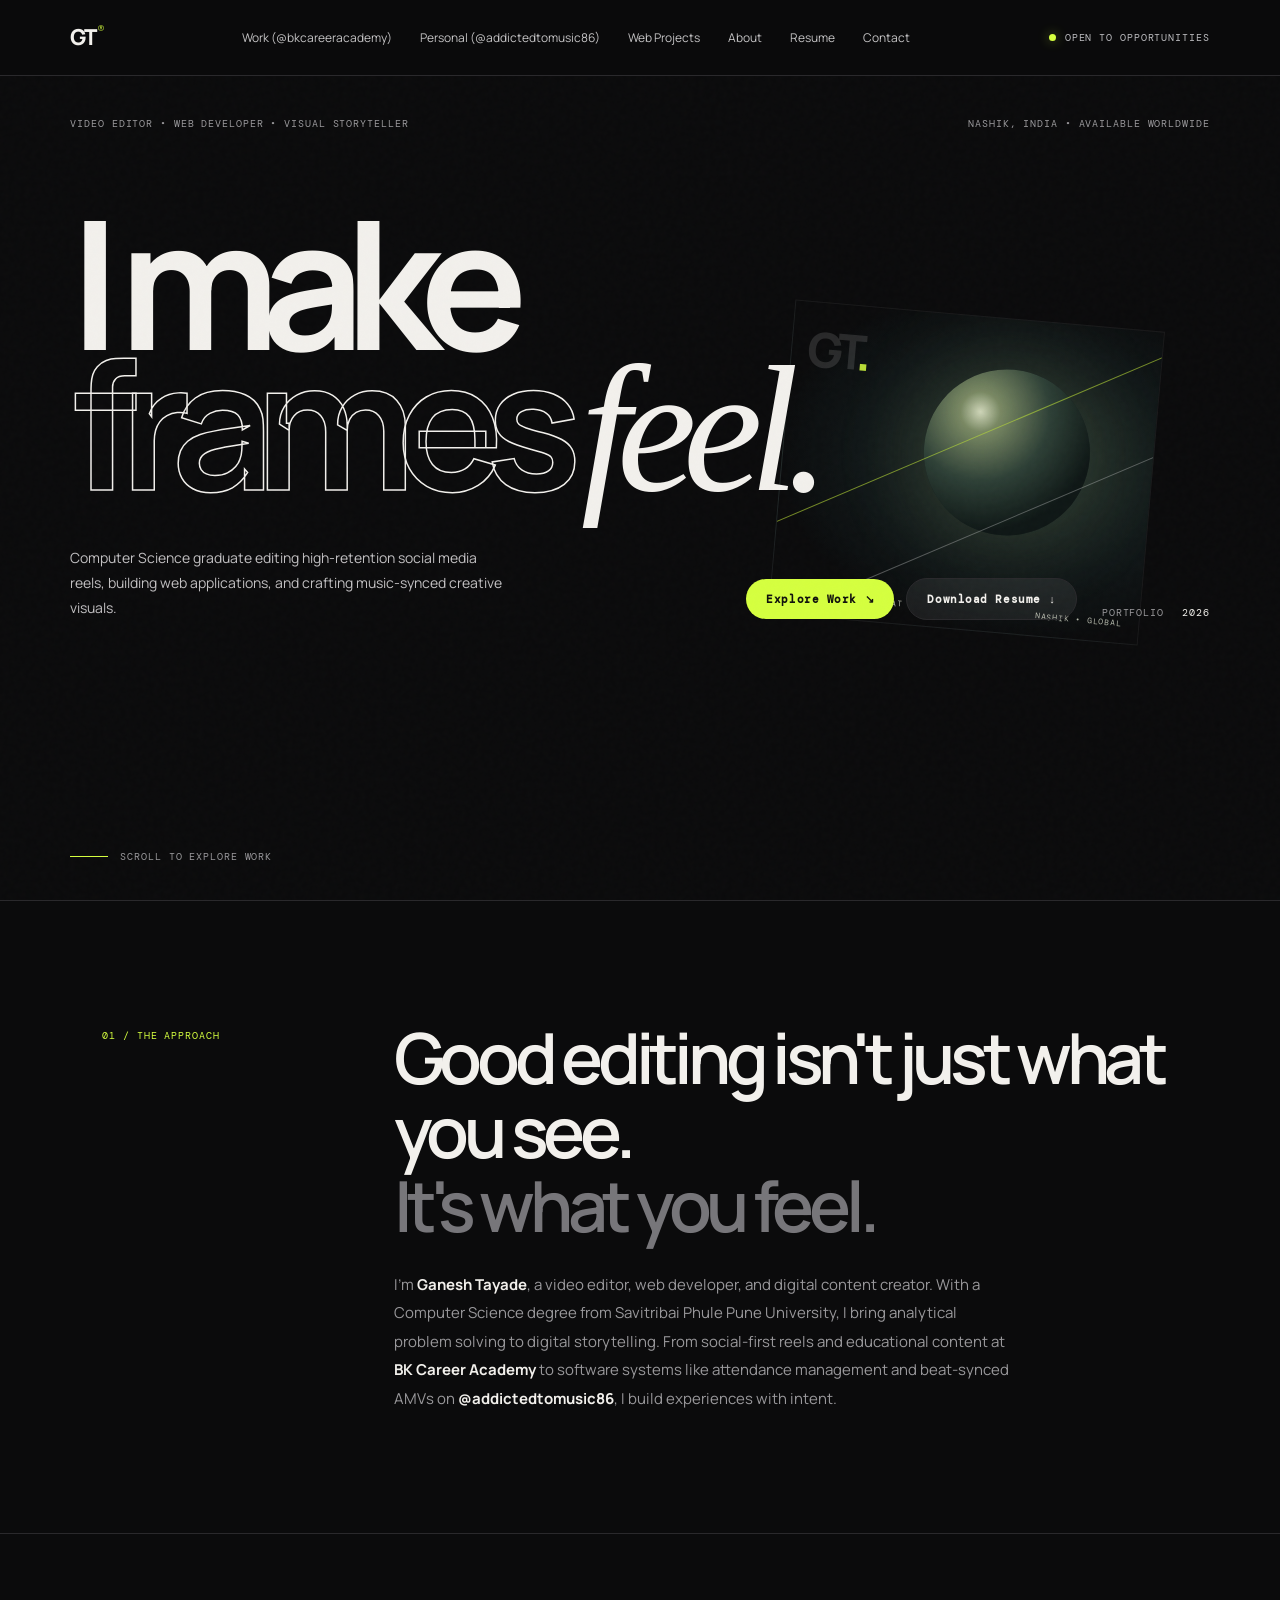
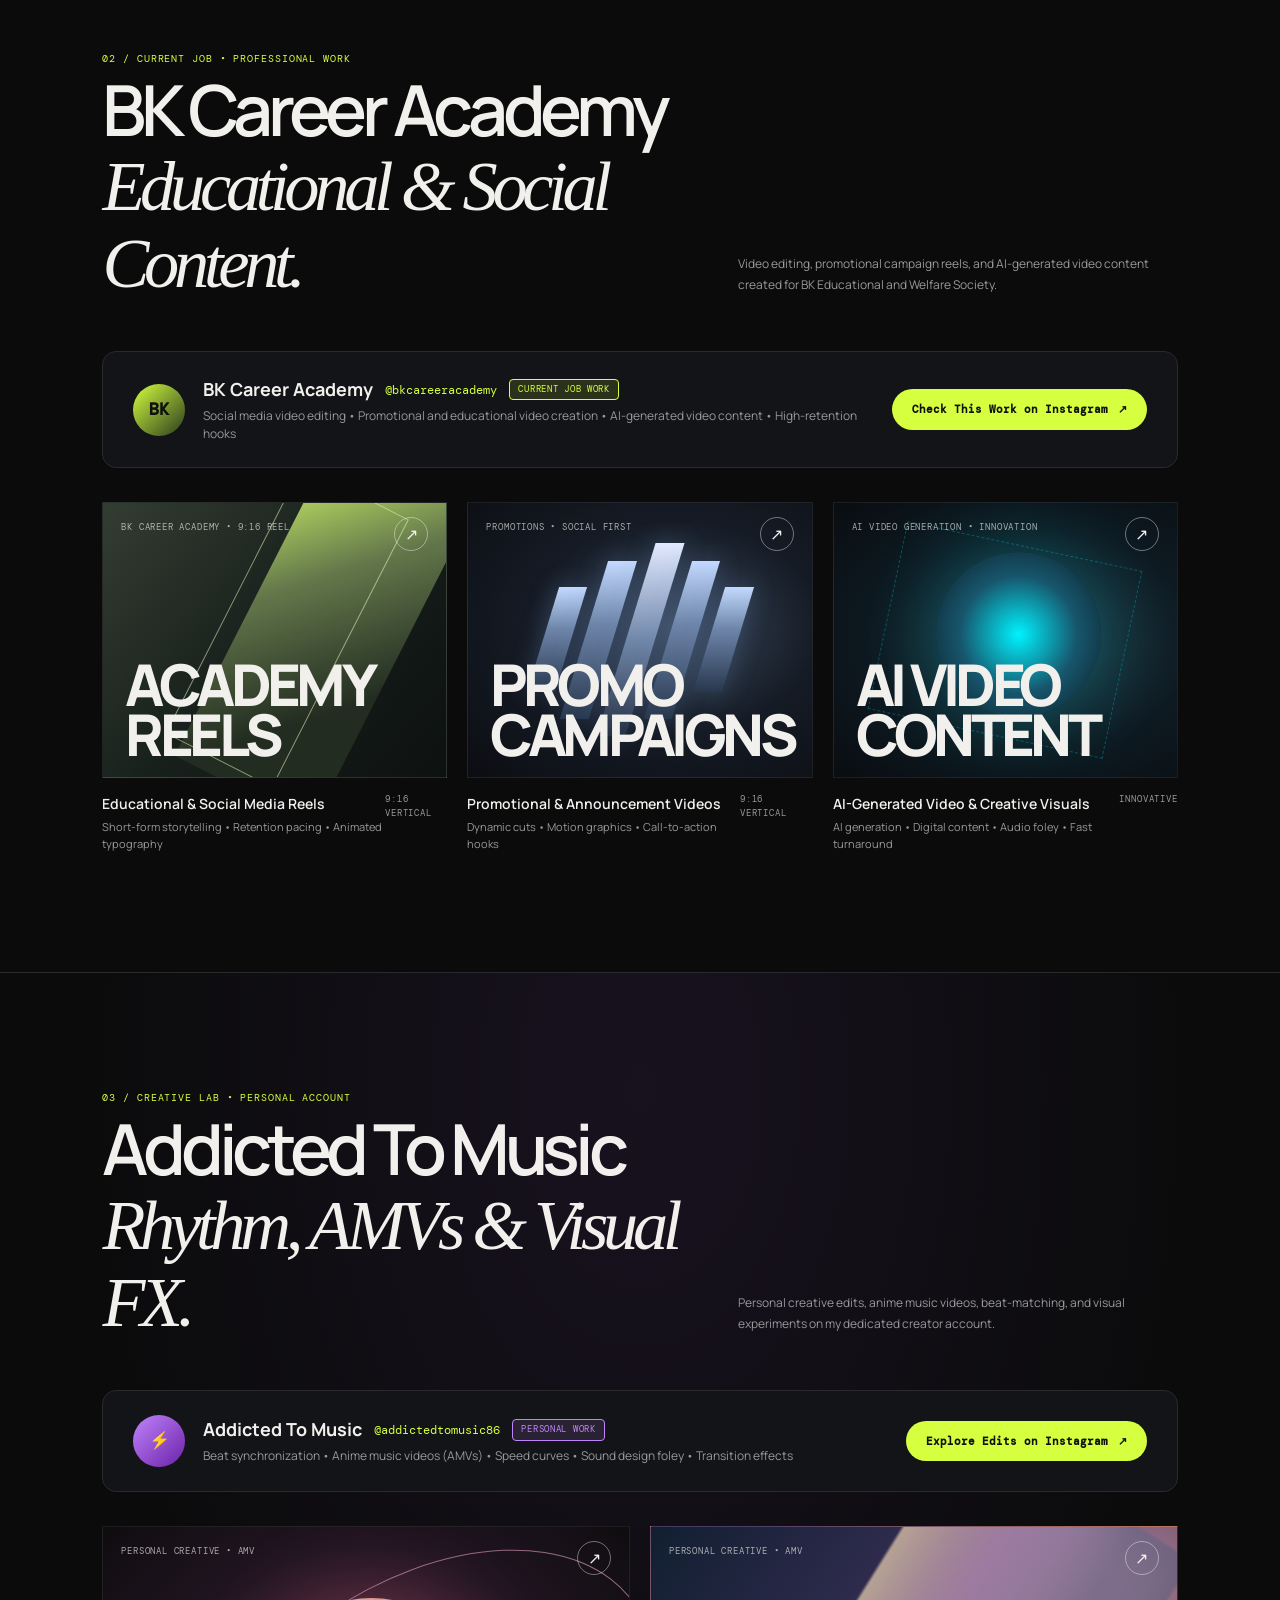
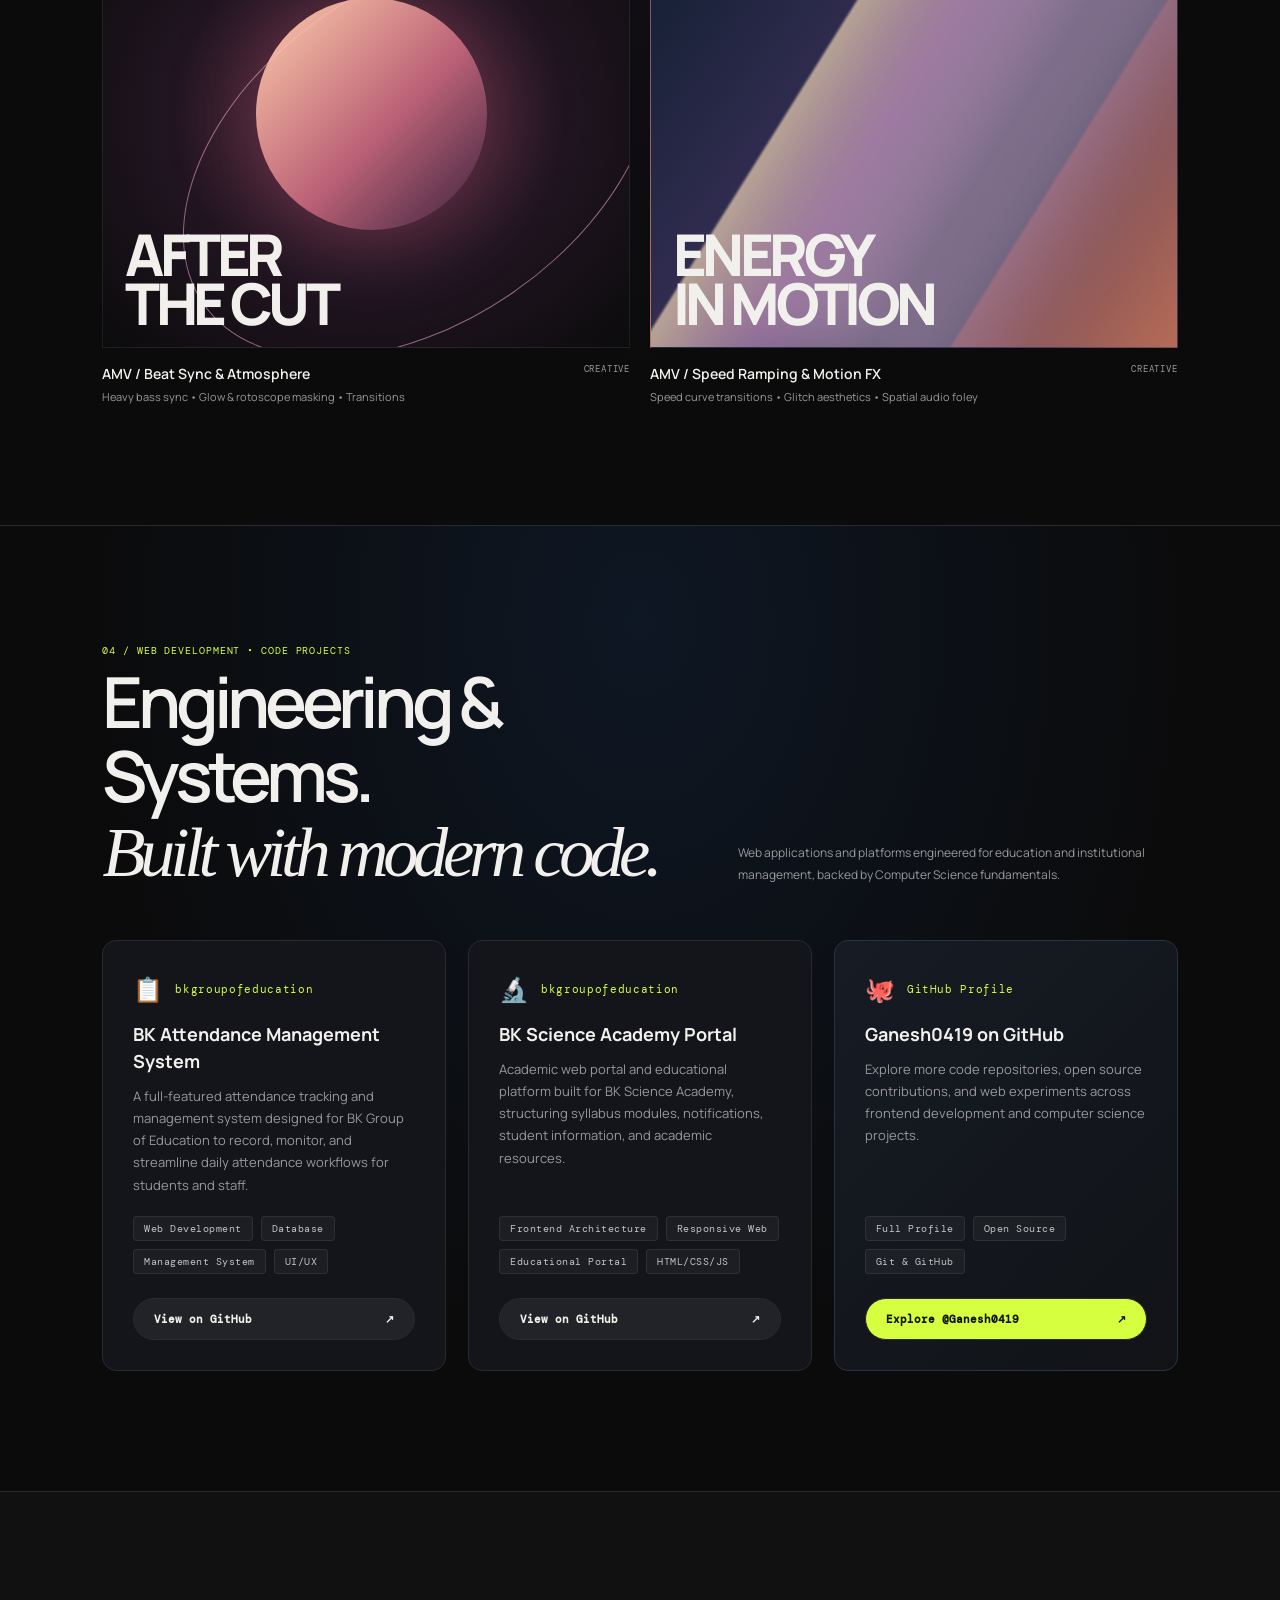
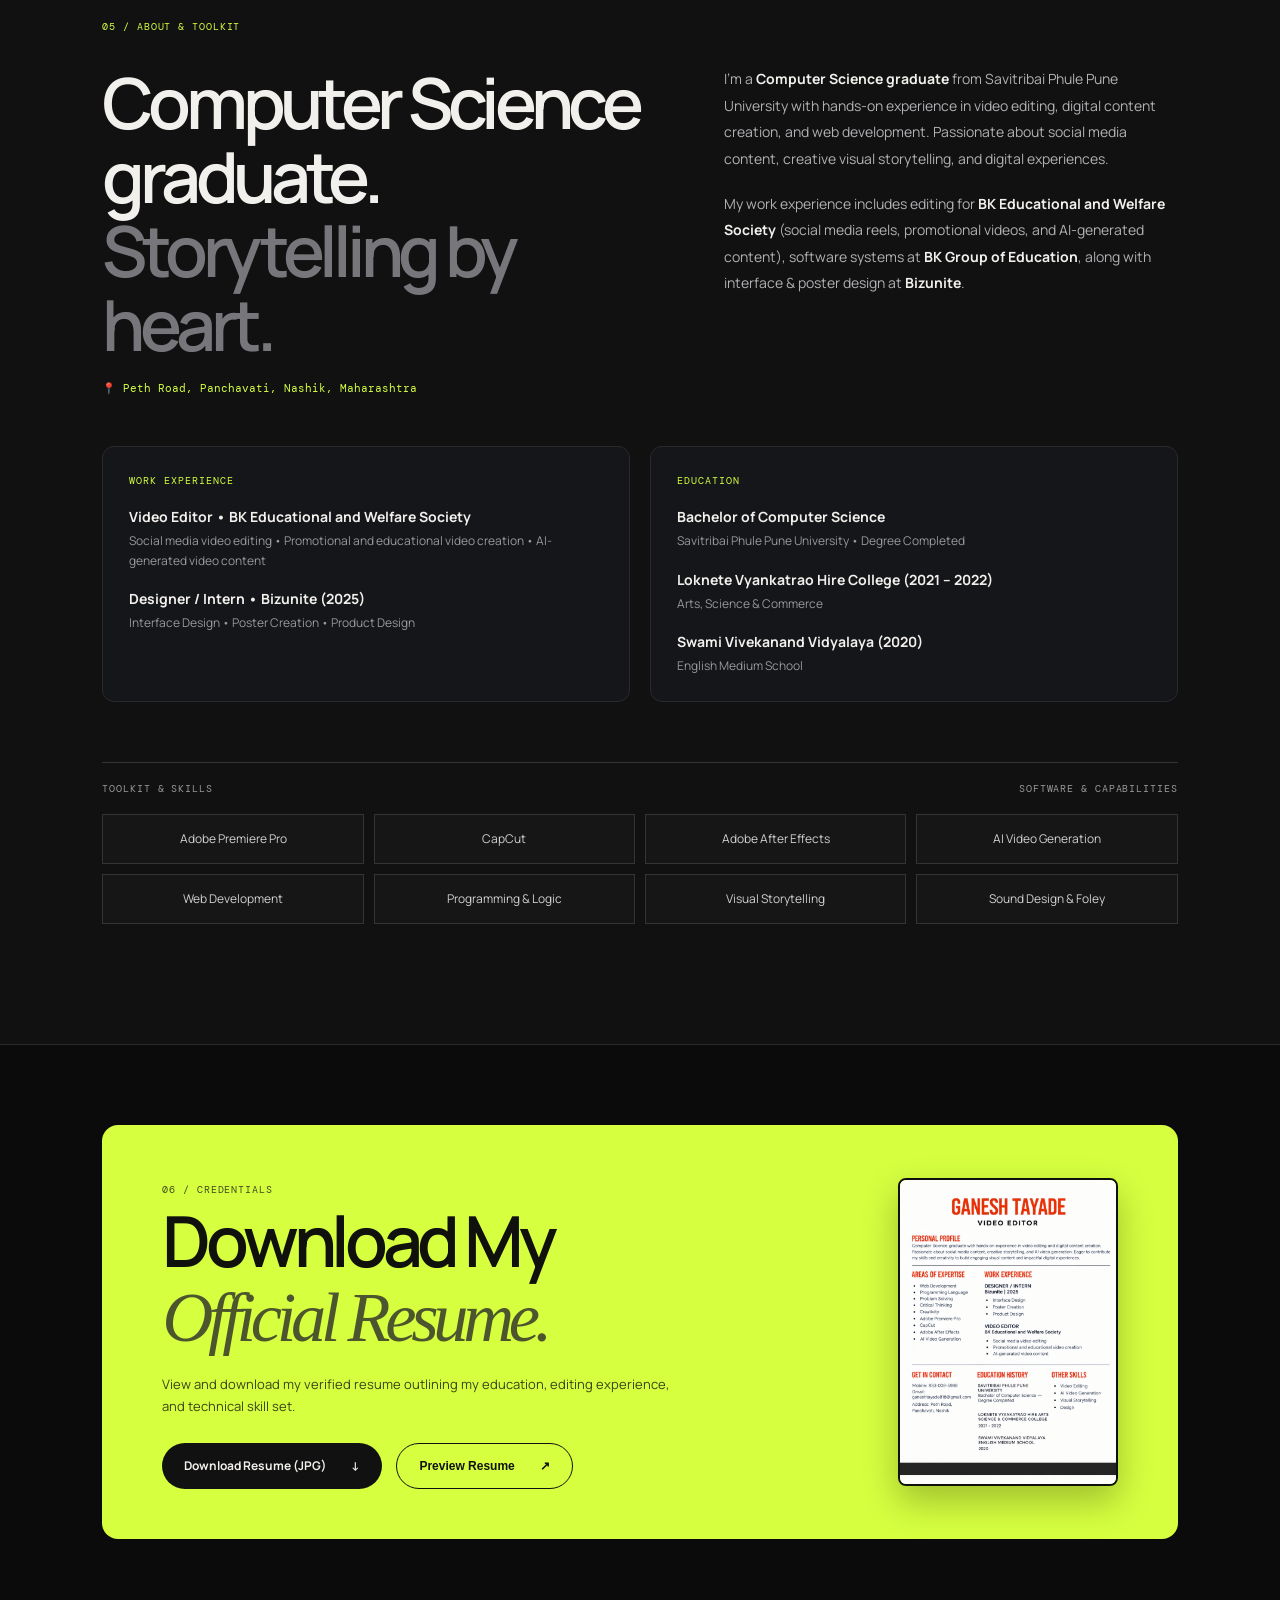
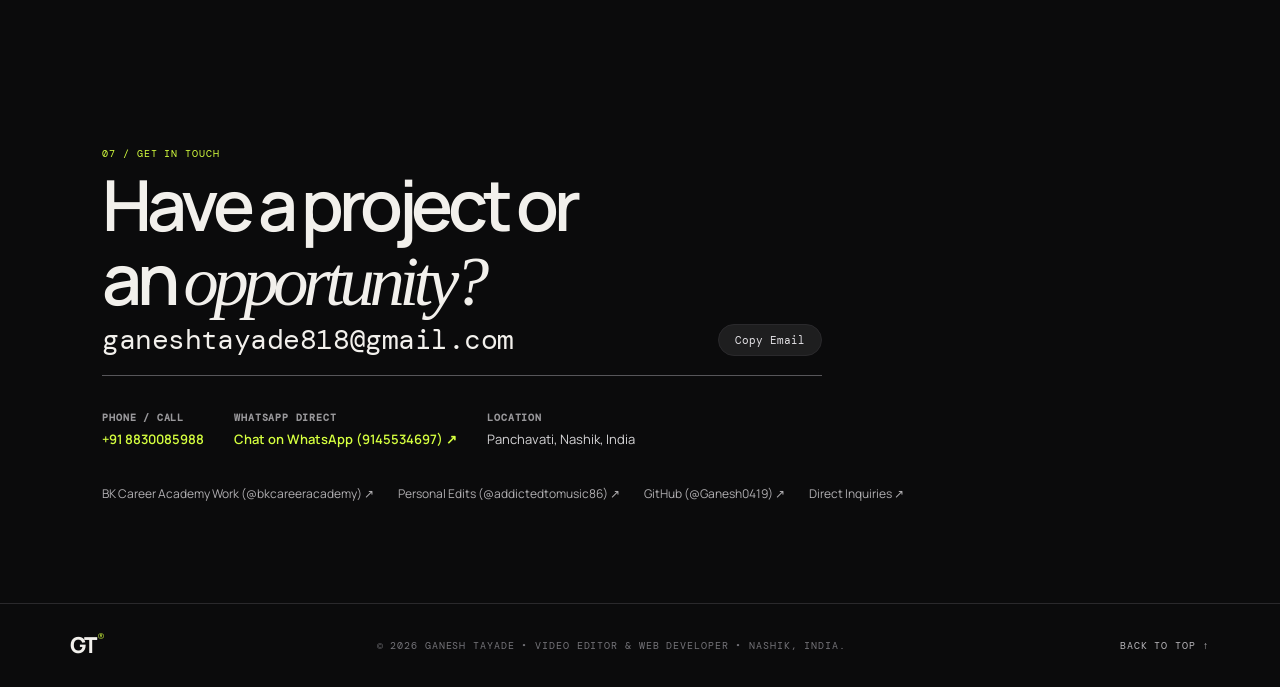
==== ganesh_video_editor_portfolio/index.html @ a53addbf "Initial commit: Ganesh Tayade Video Editor & Web Developer Portfolio" ====
<!doctype html>
<html lang="en">
<head>
  <meta charset="utf-8">
  <meta name="viewport" content="width=device-width, initial-scale=1">
  <meta name="theme-color" content="#0b0b0c">
  <meta name="description" content="Portfolio of Ganesh Tayade — Video Editor, Digital Content Creator & Computer Science Graduate.">
  <title>Ganesh Tayade — Video Editor & Web Developer</title>
  <link rel="preconnect" href="https://fonts.googleapis.com">
  <link rel="preconnect" href="https://fonts.gstatic.com" crossorigin>
  <link href="https://fonts.googleapis.com/css2?family=DM+Mono:ital,wght@0,400;0,500;1,400&family=Manrope:wght@400;500;600;700;800&display=swap" rel="stylesheet">
  <link rel="stylesheet" href="style.css">
</head>
<body>
  <div class="grain" aria-hidden="true"></div>

  <!-- Header Navigation -->
  <header class="topbar">
    <a class="wordmark" href="#top" aria-label="Ganesh Tayade home">GT<span>®</span></a>
    <nav aria-label="Main navigation">
      <a href="#work-professional">Work (@bkcareeracademy)</a>
      <a href="#work-personal">Personal (@addictedtomusic86)</a>
      <a href="#work-webdev">Web Projects</a>
      <a href="#about">About</a>
      <a href="#resume">Resume</a>
      <a href="#contact">Contact</a>
    </nav>
    <a class="availability" href="#contact"><span></span> OPEN TO OPPORTUNITIES</a>
  </header>

  <main id="top">
    <!-- Hero Section -->
    <section class="hero">
      <div class="hero-meta">
        <span>VIDEO EDITOR &bull; WEB DEVELOPER &bull; VISUAL STORYTELLER</span>
        <span>NASHIK, INDIA &bull; AVAILABLE WORLDWIDE</span>
      </div>

      <h1>I make<br><span class="outline">frames</span> <em>feel.</em></h1>

      <div class="hero-bottom">
        <p>Computer Science graduate editing high-retention social media reels, building web applications, and crafting music-synced creative visuals.</p>
        <div class="hero-cta-group">
          <a class="hero-pill-btn" href="#work-professional">
            <span>Explore Work</span>
            <span class="btn-arrow">↘</span>
          </a>
          <a class="hero-pill-btn hero-pill-secondary" href="assets/Ganesh_Tayade_Resume.jpg" download="Ganesh_Tayade_Resume.jpg">
            <span>Download Resume</span>
            <span class="btn-arrow">↓</span>
          </a>
        </div>
        <div class="hero-index"><span>PORTFOLIO</span><strong>2026</strong></div>
      </div>

      <div class="hero-art" aria-label="Cinematic editing timeline visual artwork">
        <div class="art-orb"></div>
        <div class="art-line line-one"></div>
        <div class="art-line line-two"></div>
        <div class="art-label">
          <span>EDIT / CODE / REPEAT</span>
          <span>NASHIK &bull; GLOBAL</span>
        </div>
        <div class="art-number">GT<span>.</span></div>
      </div>

      <div class="scroll-note"><span class="scroll-line"></span> SCROLL TO EXPLORE WORK</div>
    </section>

    <!-- 01 / The Approach -->
    <section class="intro section-pad">
      <p class="eyebrow">01 / THE APPROACH</p>
      <div class="intro-copy">
        <h2>Good editing isn't just what you see.<br><span>It's what you feel.</span></h2>
        <p>I’m <strong>Ganesh Tayade</strong>, a video editor, web developer, and digital content creator. With a Computer Science degree from Savitribai Phule Pune University, I bring analytical problem solving to digital storytelling. From social-first reels and educational content at <strong>BK Career Academy</strong> to software systems like attendance management and beat-synced AMVs on <strong>@addictedtomusic86</strong>, I build experiences with intent.</p>
      </div>
    </section>

    <!-- 02 / Professional Work (Current Job: BK Career Academy) -->
    <section id="work-professional" class="work section-pad">
      <div class="section-heading">
        <div>
          <p class="eyebrow">02 / CURRENT JOB &bull; PROFESSIONAL WORK</p>
          <h2>BK Career Academy<br><em>Educational & Social Content.</em></h2>
        </div>
        <p class="heading-note">Video editing, promotional campaign reels, and AI-generated video content created for BK Educational and Welfare Society.</p>
      </div>

      <!-- Instagram Channel Banner -->
      <div class="insta-channel-card">
        <div class="channel-info">
          <div class="channel-avatar">BK</div>
          <div class="channel-text">
            <div class="channel-name-row">
              <h3>BK Career Academy</h3>
              <span class="channel-handle">@bkcareeracademy</span>
              <span class="channel-badge">CURRENT JOB WORK</span>
            </div>
            <p>Social media video editing &bull; Promotional and educational video creation &bull; AI-generated video content &bull; High-retention hooks</p>
          </div>
        </div>
        <a class="insta-visit-btn" href="https://www.instagram.com/bkcareeracademy/?utm_source=ig_web_button_share_sheet" target="_blank" rel="noreferrer">
          <span>Check This Work on Instagram</span>
          <span class="btn-arrow">↗</span>
        </a>
      </div>

      <!-- Professional Project Grid -->
      <div class="project-grid">
        <article class="project project-large">
          <a class="project-visual visual-business" href="https://www.instagram.com/bkcareeracademy/?utm_source=ig_web_button_share_sheet" target="_blank" rel="noreferrer" aria-label="Visit BK Career Academy Educational Reel on Instagram">
            <div class="visual-shape shape-a"></div>
            <div class="visual-shape shape-b"></div>
            <span class="visual-tag">BK CAREER ACADEMY &bull; 9:16 REEL</span>
            <span class="play">↗</span>
            <span class="visual-title">ACADEMY<br>REELS</span>
            <span class="visit-overlay">WATCH ON INSTAGRAM ↗</span>
          </a>
          <div class="project-info">
            <div>
              <h4>Educational & Social Media Reels</h4>
              <p>Short-form storytelling &bull; Retention pacing &bull; Animated typography</p>
            </div>
            <span>9:16 VERTICAL</span>
          </div>
        </article>

        <article class="project">
          <a class="project-visual visual-motion" href="https://www.instagram.com/bkcareeracademy/?utm_source=ig_web_button_share_sheet" target="_blank" rel="noreferrer" aria-label="Visit Promotional Course Campaigns on Instagram">
            <div class="motion-bars"><i></i><i></i><i></i><i></i><i></i></div>
            <span class="visual-tag">PROMOTIONS &bull; SOCIAL FIRST</span>
            <span class="play">↗</span>
            <span class="visual-title">PROMO<br>CAMPAIGNS</span>
            <span class="visit-overlay">WATCH ON INSTAGRAM ↗</span>
          </a>
          <div class="project-info">
            <div>
              <h4>Promotional & Announcement Videos</h4>
              <p>Dynamic cuts &bull; Motion graphics &bull; Call-to-action hooks</p>
            </div>
            <span>9:16 VERTICAL</span>
          </div>
        </article>

        <article class="project">
          <a class="project-visual visual-ai" href="https://www.instagram.com/bkcareeracademy/?utm_source=ig_web_button_share_sheet" target="_blank" rel="noreferrer" aria-label="Visit AI Generated Video Content on Instagram">
            <div class="ai-orb"></div>
            <div class="ai-grid-lines"></div>
            <span class="visual-tag">AI VIDEO GENERATION &bull; INNOVATION</span>
            <span class="play">↗</span>
            <span class="visual-title">AI VIDEO<br>CONTENT</span>
            <span class="visit-overlay">WATCH ON INSTAGRAM ↗</span>
          </a>
          <div class="project-info">
            <div>
              <h4>AI-Generated Video & Creative Visuals</h4>
              <p>AI generation &bull; Digital content &bull; Audio foley &bull; Fast turnaround</p>
            </div>
            <span>INNOVATIVE</span>
          </div>
        </article>
      </div>
    </section>

    <!-- 03 / Personal Creative Work (Account: @addictedtomusic86) -->
    <section id="work-personal" class="work section-pad personal-section">
      <div class="section-heading">
        <div>
          <p class="eyebrow">03 / CREATIVE LAB &bull; PERSONAL ACCOUNT</p>
          <h2>Addicted To Music<br><em>Rhythm, AMVs & Visual FX.</em></h2>
        </div>
        <p class="heading-note">Personal creative edits, anime music videos, beat-matching, and visual experiments on my dedicated creator account.</p>
      </div>

      <!-- Instagram Personal Channel Banner -->
      <div class="insta-channel-card personal-channel-card">
        <div class="channel-info">
          <div class="channel-avatar avatar-music">⚡</div>
          <div class="channel-text">
            <div class="channel-name-row">
              <h3>Addicted To Music</h3>
              <span class="channel-handle">@addictedtomusic86</span>
              <span class="channel-badge badge-personal">PERSONAL WORK</span>
            </div>
            <p>Beat synchronization &bull; Anime music videos (AMVs) &bull; Speed curves &bull; Sound design foley &bull; Transition effects</p>
          </div>
        </div>
        <a class="insta-visit-btn" href="https://www.instagram.com/addictedtomusic86?utm_source=ig_web_button_share_sheet&mdxt=ZDNlZDc0MzIxNw==" target="_blank" rel="noreferrer">
          <span>Explore Edits on Instagram</span>
          <span class="btn-arrow">↗</span>
        </a>
      </div>

      <!-- Personal AMV Project Grid -->
      <div class="project-grid">
        <article class="project">
          <a class="project-visual visual-amv" href="https://www.instagram.com/addictedtomusic86?utm_source=ig_web_button_share_sheet&mdxt=ZDNlZDc0MzIxNw==" target="_blank" rel="noreferrer" aria-label="Visit AMV After The Cut on Instagram">
            <div class="amv-sun"></div>
            <div class="amv-rings"></div>
            <span class="visual-tag">PERSONAL CREATIVE &bull; AMV</span>
            <span class="play">↗</span>
            <span class="visual-title">AFTER<br>THE CUT</span>
            <span class="visit-overlay">WATCH ON INSTAGRAM ↗</span>
          </a>
          <div class="project-info">
            <div>
              <h4>AMV / Beat Sync & Atmosphere</h4>
              <p>Heavy bass sync &bull; Glow & rotoscope masking &bull; Transitions</p>
            </div>
            <span>CREATIVE</span>
          </div>
        </article>

        <article class="project project-large">
          <a class="project-visual visual-amv-two" href="https://www.instagram.com/addictedtomusic86?utm_source=ig_web_button_share_sheet&mdxt=ZDNlZDc0MzIxNw==" target="_blank" rel="noreferrer" aria-label="Visit Energy In Motion on Instagram">
            <div class="amv-slice"></div>
            <div class="amv-glow"></div>
            <span class="visual-tag">PERSONAL CREATIVE &bull; AMV</span>
            <span class="play">↗</span>
            <span class="visual-title">ENERGY<br>IN MOTION</span>
            <span class="visit-overlay">WATCH ON INSTAGRAM ↗</span>
          </a>
          <div class="project-info">
            <div>
              <h4>AMV / Speed Ramping & Motion FX</h4>
              <p>Speed curve transitions &bull; Glitch aesthetics &bull; Spatial audio foley</p>
            </div>
            <span>CREATIVE</span>
          </div>
        </article>
      </div>
    </section>

    <!-- 04 / Web Development & Software Projects -->
    <section id="work-webdev" class="work section-pad webdev-section">
      <div class="section-heading">
        <div>
          <p class="eyebrow">04 / WEB DEVELOPMENT &bull; CODE PROJECTS</p>
          <h2>Engineering & Systems.<br><em>Built with modern code.</em></h2>
        </div>
        <p class="heading-note">Web applications and platforms engineered for education and institutional management, backed by Computer Science fundamentals.</p>
      </div>

      <div class="webdev-grid">
        <!-- Project 1: BK Attendance Management System -->
        <div class="webdev-card">
          <div class="webdev-header">
            <div class="webdev-icon">📋</div>
            <span class="webdev-org">bkgroupofeducation</span>
          </div>
          <h3>BK Attendance Management System</h3>
          <p class="webdev-desc">A full-featured attendance tracking and management system designed for BK Group of Education to record, monitor, and streamline daily attendance workflows for students and staff.</p>
          <div class="webdev-tags">
            <span>Web Development</span>
            <span>Database</span>
            <span>Management System</span>
            <span>UI/UX</span>
          </div>
          <a class="webdev-btn" href="https://github.com/bkgroupofeducation/BK-Attendance-Management-System" target="_blank" rel="noreferrer">
            <span>View on GitHub</span>
            <span class="btn-arrow">↗</span>
          </a>
        </div>

        <!-- Project 2: BK Science Academy Web Portal -->
        <div class="webdev-card">
          <div class="webdev-header">
            <div class="webdev-icon">🔬</div>
            <span class="webdev-org">bkgroupofeducation</span>
          </div>
          <h3>BK Science Academy Portal</h3>
          <p class="webdev-desc">Academic web portal and educational platform built for BK Science Academy, structuring syllabus modules, notifications, student information, and academic resources.</p>
          <div class="webdev-tags">
            <span>Frontend Architecture</span>
            <span>Responsive Web</span>
            <span>Educational Portal</span>
            <span>HTML/CSS/JS</span>
          </div>
          <a class="webdev-btn" href="https://github.com/bkgroupofeducation/BK-SCIENCE-ACADEMY-" target="_blank" rel="noreferrer">
            <span>View on GitHub</span>
            <span class="btn-arrow">↗</span>
          </a>
        </div>

        <!-- Project 3: GitHub Developer Showcase -->
        <div class="webdev-card webdev-profile-card">
          <div class="webdev-header">
            <div class="webdev-icon">🐙</div>
            <span class="webdev-org">GitHub Profile</span>
          </div>
          <h3>Ganesh0419 on GitHub</h3>
          <p class="webdev-desc">Explore more code repositories, open source contributions, and web experiments across frontend development and computer science projects.</p>
          <div class="webdev-tags">
            <span>Full Profile</span>
            <span>Open Source</span>
            <span>Git & GitHub</span>
          </div>
          <a class="webdev-btn webdev-btn-primary" href="https://github.com/Ganesh0419" target="_blank" rel="noreferrer">
            <span>Explore @Ganesh0419</span>
            <span class="btn-arrow">↗</span>
          </a>
        </div>
      </div>
    </section>

    <!-- 05 / About & Toolkit -->
    <section id="about" class="about section-pad">
      <p class="eyebrow">05 / ABOUT & TOOLKIT</p>
      <div class="about-layout">
        <div>
          <h2>Computer Science graduate.<br><span>Storytelling by heart.</span></h2>
          <div class="location-tag">📍 Peth Road, Panchavati, Nashik, Maharashtra</div>
        </div>
        <div class="about-copy">
          <p>I’m a <strong>Computer Science graduate</strong> from Savitribai Phule Pune University with hands-on experience in video editing, digital content creation, and web development. Passionate about social media content, creative visual storytelling, and digital experiences.</p>
          <p>My work experience includes editing for <strong>BK Educational and Welfare Society</strong> (social media reels, promotional videos, and AI-generated content), software systems at <strong>BK Group of Education</strong>, along with interface & poster design at <strong>Bizunite</strong>.</p>
        </div>
      </div>

      <!-- Experience & Education Cards -->
      <div class="profile-cards-grid">
        <div class="profile-card">
          <div class="card-chip">WORK EXPERIENCE</div>
          <div class="profile-item">
            <strong>Video Editor &bull; BK Educational and Welfare Society</strong>
            <span class="role-desc">Social media video editing &bull; Promotional and educational video creation &bull; AI-generated video content</span>
          </div>
          <div class="profile-item">
            <strong>Designer / Intern &bull; Bizunite (2025)</strong>
            <span class="role-desc">Interface Design &bull; Poster Creation &bull; Product Design</span>
          </div>
        </div>

        <div class="profile-card">
          <div class="card-chip">EDUCATION</div>
          <div class="profile-item">
            <strong>Bachelor of Computer Science</strong>
            <span class="role-desc">Savitribai Phule Pune University &bull; Degree Completed</span>
          </div>
          <div class="profile-item">
            <strong>Loknete Vyankatrao Hire College (2021 &ndash; 2022)</strong>
            <span class="role-desc">Arts, Science & Commerce</span>
          </div>
          <div class="profile-item">
            <strong>Swami Vivekanand Vidyalaya (2020)</strong>
            <span class="role-desc">English Medium School</span>
          </div>
        </div>
      </div>

      <!-- Toolkit -->
      <div class="toolkit">
        <div class="toolkit-head"><span>TOOLKIT & SKILLS</span><span>SOFTWARE & CAPABILITIES</span></div>
        <div class="skill-list">
          <span>Adobe Premiere Pro</span>
          <span>CapCut</span>
          <span>Adobe After Effects</span>
          <span>AI Video Generation</span>
          <span>Web Development</span>
          <span>Programming & Logic</span>
          <span>Visual Storytelling</span>
          <span>Sound Design & Foley</span>
        </div>
      </div>
    </section>

    <!-- 06 / Resume Section with Download & Preview -->
    <section id="resume" class="resume-strip section-pad">
      <div class="resume-info">
        <p class="eyebrow">06 / CREDENTIALS</p>
        <h2>Download My<br><em>Official Resume.</em></h2>
        <p class="resume-desc">View and download my verified resume outlining my education, editing experience, and technical skill set.</p>
        <div class="resume-button-row">
          <a class="button button-light" href="assets/Ganesh_Tayade_Resume.jpg" download="Ganesh_Tayade_Resume.jpg">
            <span>Download Resume (JPG)</span>
            <span>↓</span>
          </a>
          <button class="button button-outline" id="preview-resume-btn" type="button">
            <span>Preview Resume</span>
            <span>↗</span>
          </button>
        </div>
      </div>

      <div class="resume-preview-card" id="resume-card-trigger">
        <img class="resume-thumb" src="assets/Ganesh_Tayade_Resume.jpg" alt="Ganesh Tayade Resume Preview" loading="lazy">
        <div class="resume-thumb-overlay">
          <span>Click to Preview & Zoom ↗</span>
        </div>
      </div>
    </section>

    <!-- 07 / Contact Section -->
    <section id="contact" class="contact section-pad">
      <p class="eyebrow">07 / GET IN TOUCH</p>
      <h2>Have a project or<br>an <em>opportunity?</em></h2>
      
      <!-- Primary Email Link -->
      <div class="email-contact-box">
        <a class="email-link" id="email-link" href="mailto:ganeshtayade818@gmail.com">ganeshtayade818@gmail.com <span>↗</span></a>
        <button class="copy-pill-btn" id="copy-email-btn" type="button" aria-label="Copy email address">
          <span id="copy-text">Copy Email</span>
        </button>
      </div>

      <!-- Direct Contact Details -->
      <div class="contact-details-strip">
        <div class="contact-chip">
          <strong>PHONE / CALL</strong>
          <a href="tel:+918830085988">+91 8830085988</a>
        </div>
        <div class="contact-chip">
          <strong>WHATSAPP DIRECT</strong>
          <a id="whatsapp-link" href="https://wa.me/919145534697?text=Hi%20Ganesh,%20I%20saw%20your%20portfolio%20and%20would%20like%20to%20discuss%20a%20video%20project!" target="_blank" rel="noreferrer">Chat on WhatsApp (9145534697) ↗</a>
        </div>
        <div class="contact-chip">
          <strong>LOCATION</strong>
          <span>Panchavati, Nashik, India</span>
        </div>
      </div>

      <!-- Social Channels -->
      <div class="social-links">
        <a id="company-instagram" href="https://www.instagram.com/bkcareeracademy/?utm_source=ig_web_button_share_sheet" target="_blank" rel="noreferrer">BK Career Academy Work (@bkcareeracademy) ↗</a>
        <a id="amv-instagram" href="https://www.instagram.com/addictedtomusic86?utm_source=ig_web_button_share_sheet&mdxt=ZDNlZDc0MzIxNw==" target="_blank" rel="noreferrer">Personal Edits (@addictedtomusic86) ↗</a>
        <a id="github-link" href="https://github.com/Ganesh0419" target="_blank" rel="noreferrer">GitHub (@Ganesh0419) ↗</a>
        <a id="linkedin-link" href="mailto:ganeshtayade818@gmail.com" target="_blank" rel="noreferrer">Direct Inquiries ↗</a>
      </div>
    </section>
  </main>

  <!-- Interactive Resume Preview Lightbox Modal -->
  <dialog id="resume-modal" closedby="any" aria-labelledby="resume-modal-title">
    <div class="modal-box resume-modal-box">
      <div class="modal-top-bar">
        <h3 id="resume-modal-title">Ganesh Tayade &mdash; Resume</h3>
        <div class="modal-header-actions">
          <a class="modal-download-btn" href="assets/Ganesh_Tayade_Resume.jpg" download="Ganesh_Tayade_Resume.jpg">
            <span>Download</span> ↓
          </a>
          <button class="modal-close-button" id="close-resume-modal" type="button" aria-label="Close resume preview">&times;</button>
        </div>
      </div>
      <div class="resume-full-wrap">
        <img class="resume-full-img" src="assets/Ganesh_Tayade_Resume.jpg" alt="Ganesh Tayade Full Resume">
      </div>
    </div>
  </dialog>

  <footer>
    <a class="wordmark" href="#top">GT<span>®</span></a>
    <p>&copy; 2026 GANESH TAYADE &bull; VIDEO EDITOR & WEB DEVELOPER &bull; NASHIK, INDIA.</p>
    <a href="#top">BACK TO TOP ↑</a>
  </footer>

  <script src="script.js"></script>
</body>
</html>
---- ganesh_video_editor_portfolio/style.css ----
*{box-sizing:border-box} :root{--bg:#0b0b0c;--panel:#131315;--text:#f2f0ec;--muted:#99989b;--line:#2a292c;--accent:#d5ff3f;--accent-glow:rgba(213,255,63,0.3);--serif:Georgia,"Times New Roman",serif} html{scroll-behavior:smooth;scroll-padding-top:88px} body{margin:0;background:var(--bg);color:var(--text);font-family:Manrope,Arial,sans-serif;line-height:1.5;overflow-x:hidden} a{color:inherit;text-decoration:none} .grain{position:fixed;inset:0;pointer-events:none;z-index:10;opacity:.055;background-image:url("data:image/svg+xml,%3Csvg viewBox='0 0 180 180' xmlns='http://www.w3.org/2000/svg'%3E%3Cfilter id='n'%3E%3CfeTurbulence type='fractalNoise' baseFrequency='.9' numOctaves='3' stitchTiles='stitch'/%3E%3C/filter%3E%3Crect width='100%25' height='100%25' filter='url(%23n)' opacity='.35'/%3E%3C/svg%3E")} .topbar{height:76px;padding:0 5.5vw;display:flex;align-items:center;justify-content:space-between;border-bottom:1px solid var(--line);position:sticky;top:0;background:rgba(11,11,12,.88);backdrop-filter:blur(16px);z-index:20}.wordmark{font-size:22px;font-weight:800;letter-spacing:-2px}.wordmark span{font:10px "DM Mono",monospace;vertical-align:top;margin-left:3px;color:var(--accent)}nav{display:flex;gap:28px;font-size:12px;color:#c5c4c5}nav a,.social-links a,footer>a:last-child{transition:color .2s}nav a:hover,.social-links a:hover,footer>a:last-child:hover{color:var(--accent)}.availability,.eyebrow,.hero-meta,.hero-index,.scroll-note,.visual-tag,.project-info>span,.group-label>span,.toolkit-head,.edit-note,footer p,footer>a:last-child{font-family:"DM Mono",monospace;font-size:10px;letter-spacing:.09em}.availability{display:flex;align-items:center;gap:9px;color:#bdbdc0}.availability span{width:7px;height:7px;border-radius:50%;background:var(--accent);box-shadow:0 0 12px #d5ff3f77}.hero{padding:40px 5.5vw 36px;min-height:calc(100vh - 76px);position:relative;display:flex;flex-direction:column}.hero-meta{display:flex;justify-content:space-between;color:var(--muted)}h1{font-size:clamp(76px,14vw,190px);line-height:.78;letter-spacing:-.105em;font-weight:700;margin:9vh 0 5vh;position:relative;z-index:2}h1 .outline{-webkit-text-stroke:1.5px #f2f0ec;color:transparent}h1 em,h2 em{font-family:var(--serif);font-weight:400;letter-spacing:-.075em}.hero-bottom{display:flex;align-items:end;gap:25px;position:relative;z-index:3;flex-wrap:wrap}.hero-bottom>p{font-size:14px;line-height:1.8;color:#c2c0c2;margin:0 auto 0 0;max-width:440px}.hero-cta-group{display:flex;gap:12px;align-items:center}.hero-pill-btn{display:inline-flex;align-items:center;gap:8px;padding:12px 20px;border-radius:999px;background:var(--accent);color:#10110d;font-family:"DM Mono",monospace;font-size:11px;font-weight:700;letter-spacing:.05em;transition:all .2s}.hero-pill-btn:hover{background:#e2ff62;transform:translateY(-2px);box-shadow:0 0 20px var(--accent-glow)}.hero-pill-secondary{background:rgba(255,255,255,.07);color:#f2f0ec;border:1px solid var(--line)}.hero-pill-secondary:hover{background:rgba(255,255,255,.14);box-shadow:none}.hero-index{display:flex;gap:18px;color:var(--muted)}.hero-index strong{color:var(--text);font-weight:400}.hero-art{position:absolute;right:10%;top:29%;width:29vw;height:35vh;min-height:240px;max-height:400px;overflow:hidden;background:radial-gradient(ellipse at 65% 45%,#4e5d48 0,#1e2b27 20%,#111819 50%,#0b0b0c 75%);border:1px solid #ffffff12;transform:rotate(5deg);opacity:.86}.art-orb{position:absolute;width:45%;aspect-ratio:1;right:17%;top:16%;border-radius:50%;background:radial-gradient(circle at 32% 27%,#eff7d5,#8c9e72 12%,#34493e 42%,#101a18 72%);box-shadow:0 0 90px #b5d18c35}.art-line{position:absolute;width:140%;height:1px;background:#d5ff3f99;left:-15%;transform:rotate(-28deg)}.line-one{top:36%}.line-two{top:68%;background:#fff5}.art-label{position:absolute;bottom:15px;left:17px;right:17px;display:flex;justify-content:space-between;font:8px "DM Mono",monospace;color:#d4d8c8;letter-spacing:.1em}.art-number{position:absolute;top:10px;left:15px;font-size:48px;font-weight:800;letter-spacing:-.1em;color:#ffffff25}.art-number span{color:var(--accent)}.scroll-note{display:flex;align-items:center;gap:12px;margin-top:auto;padding-top:8vh;color:var(--muted)}.scroll-line{height:1px;width:38px;background:var(--accent)}.section-pad{padding:120px 8vw}.intro{display:grid;grid-template-columns:1fr 3fr;border-top:1px solid var(--line);gap:30px}.eyebrow{color:var(--accent);margin:7px 0}.intro h2,.section-heading h2,.about h2,.resume-strip h2,.contact h2{font-size:clamp(36px,5.5vw,76px);letter-spacing:-.075em;line-height:1.05;margin:0;font-weight:600}.intro h2 span,.about h2 span{color:#77767a}.intro-copy>p{max-width:620px;color:var(--muted);font-size:15px;line-height:1.9;margin:28px 0 0}.intro-copy strong,.about-copy strong{color:var(--text)}.work{padding-top:110px;border-top:1px solid var(--line)}.personal-section{background:radial-gradient(ellipse at 50% 10%,#18121f 0,#0b0b0c 60%)}.section-heading{display:flex;justify-content:space-between;align-items:end;margin-bottom:50px;gap:20px}.heading-note{color:var(--muted);font-size:12px;line-height:1.8;margin:0 0 5px;max-width:440px}

/* Instagram Channel Cards */
.insta-channel-card{display:flex;justify-content:space-between;align-items:center;gap:24px;padding:24px 30px;background:#131417;border:1px solid var(--line);border-radius:14px;margin-bottom:34px}
.channel-info{display:flex;align-items:center;gap:18px}
.channel-avatar{width:52px;height:52px;border-radius:50%;background:linear-gradient(135deg,#d5ff3f,#2a3b1d);color:#10110d;display:grid;place-items:center;font-weight:800;font-family:"DM Mono",monospace;font-size:17px;flex-shrink:0}
.avatar-music{background:linear-gradient(135deg,#c084fc,#6b21a8);color:#fff}
.channel-name-row{display:flex;align-items:center;gap:12px;flex-wrap:wrap;margin-bottom:4px}
.channel-name-row h3{margin:0;font-size:18px;font-weight:700}
.channel-handle{font-family:"DM Mono",monospace;font-size:12px;color:var(--accent)}
.channel-badge{font-family:"DM Mono",monospace;font-size:9px;letter-spacing:.08em;padding:3px 8px;border-radius:4px;background:rgba(213,255,63,.12);border:1px solid var(--accent);color:var(--accent)}
.badge-personal{background:rgba(192,132,252,.12);border-color:#c084fc;color:#c084fc}
.channel-text p{margin:0;font-size:12px;color:var(--muted)}
.insta-visit-btn{display:inline-flex;align-items:center;gap:10px;padding:12px 20px;border-radius:999px;background:var(--accent);color:#10110d;font-family:"DM Mono",monospace;font-size:11px;font-weight:700;white-space:nowrap;transition:all .2s;flex-shrink:0}
.insta-visit-btn:hover{background:#e2ff62;transform:translateY(-2px);box-shadow:0 0 20px var(--accent-glow)}

/* Project Grid & Visuals */
.project-grid{display:grid;grid-template-columns:repeat(auto-fit,minmax(320px,1fr));gap:20px}
.project-visual{display:block;position:relative;aspect-ratio:1.25/1;overflow:hidden;background:#17191a;border:1px solid #ffffff12;transition:border-color .25s,transform .25s}
.project-visual:hover{border-color:var(--accent);transform:translateY(-3px)}
.project-large .project-visual{aspect-ratio:1.25/1}
.visual-tag{position:absolute;top:18px;left:18px;color:#f4f4eea8;font-size:9px;z-index:2}
.play{position:absolute;right:18px;top:14px;width:34px;height:34px;border:1px solid #ffffff66;border-radius:50%;display:grid;place-items:center;transition:background .2s,color .2s;z-index:2}
.project-visual:hover .play{background:var(--accent);color:#101010;border-color:var(--accent)}
.visual-title{position:absolute;left:22px;bottom:18px;font-size:clamp(30px,4.5vw,60px);line-height:.86;letter-spacing:-.08em;font-weight:800;z-index:2}
.visit-overlay{position:absolute;inset:0;background:rgba(11,11,12,.78);backdrop-filter:blur(3px);display:grid;place-items:center;font-family:"DM Mono",monospace;font-size:12px;font-weight:700;letter-spacing:.1em;color:var(--accent);opacity:0;transition:opacity .25s;z-index:3}
.project-visual:hover .visit-overlay{opacity:1}

.visual-business{background:linear-gradient(130deg,#343d32,#18201c 48%,#0d1110)}
.shape-a{position:absolute;width:45%;height:130%;right:13%;top:-18%;background:linear-gradient(135deg,#d7ff6a,#64784b 35%,#222c21 72%);transform:rotate(27deg);filter:blur(.2px)}
.shape-b{position:absolute;width:35%;height:110%;right:29%;top:-10%;border:1px solid #e6f7bc8a;transform:rotate(27deg)}
.visual-motion{background:radial-gradient(ellipse at 60% 45%,#39485b,#151b25 50%,#0c0d12)}
.motion-bars{position:absolute;inset:18% 12%;display:flex;align-items:center;justify-content:center;gap:5%;transform:skew(-17deg)}
.motion-bars i{display:block;width:11%;height:60%;background:linear-gradient(#c3d9ff,#6e85aa 40%,#27374d);box-shadow:0 0 25px #7399d544}
.motion-bars i:nth-child(2),.motion-bars i:nth-child(4){height:90%}
.motion-bars i:nth-child(3){height:110%;background:linear-gradient(#e2eaff,#7188ab,#263142)}

/* AI Video Card Visual */
.visual-ai{background:radial-gradient(ellipse at 60% 50%,#1f3640,#0e1a22 55%,#090d11)}
.ai-orb{position:absolute;width:48%;aspect-ratio:1;right:22%;top:18%;border-radius:50%;background:radial-gradient(circle,#00f2fe,#17566d 50%,#0c1920);box-shadow:0 0 80px rgba(0,242,254,.3)}
.ai-grid-lines{position:absolute;inset:15%;border:1px dashed rgba(0,242,254,.25);transform:rotate(12deg)}

.visual-amv{background:radial-gradient(ellipse at 50% 45%,#5d303e,#211521 52%,#0b0b0c)}
.amv-sun{position:absolute;width:44%;aspect-ratio:1;border-radius:50%;left:29%;top:17%;background:linear-gradient(135deg,#ffcfab,#bc6277 55%,#38213c);box-shadow:0 0 90px #d35b8a55}
.amv-rings{position:absolute;width:100%;height:80%;border:1px solid #ffb7d788;border-radius:50%;top:14%;left:10%;transform:rotate(-35deg)}
.visual-amv-two{background:linear-gradient(125deg,#111f30,#3e315d 48%,#b66b55)}
.amv-slice{position:absolute;width:50%;height:150%;left:25%;top:-20%;background:linear-gradient(90deg,#f1d6b3,#a87ea8 35%,#293a59 75%);transform:rotate(32deg);opacity:.7;filter:blur(1px)}
.amv-glow{position:absolute;width:40%;height:140%;left:45%;top:-20%;background:#e6b9d5;transform:rotate(32deg);filter:blur(40px);opacity:.4}
.project-info{display:flex;align-items:start;justify-content:space-between;padding:15px 0 0}
.project-info h4{margin:0;font-size:14px;font-weight:600}
.project-info p{font-size:11px;color:var(--muted);margin:5px 0 0}
.project-info>span{color:var(--muted);font-size:9px}

/* About, Profile & Experience */
.about{background:#111112;border-top:1px solid var(--line);border-bottom:1px solid var(--line)}
.about-layout{display:grid;grid-template-columns:1.2fr 1fr;gap:6vw;margin-top:32px}
.location-tag{margin-top:18px;font-family:"DM Mono",monospace;font-size:11px;color:var(--accent)}
.about-copy p{color:#b2b0b3;font-size:14px;line-height:1.9;margin:0 0 18px}

.profile-cards-grid{display:grid;grid-template-columns:1fr 1fr;gap:20px;margin-top:50px}
.profile-card{padding:26px;border-radius:12px;background:#151619;border:1px solid var(--line)}
.card-chip{font-family:"DM Mono",monospace;font-size:10px;letter-spacing:.1em;color:var(--accent);margin-bottom:18px}
.profile-item{margin-bottom:18px}
.profile-item:last-child{margin-bottom:0}
.profile-item strong{display:block;font-size:14px;color:var(--text);margin-bottom:4px}
.role-desc{display:block;font-size:12px;color:var(--muted);line-height:1.6}

.toolkit{margin-top:60px;border-top:1px solid #343336}
.toolkit-head{display:flex;justify-content:space-between;padding:18px 0;color:var(--muted)}
.skill-list{display:grid;grid-template-columns:repeat(4,1fr);gap:10px}
.skill-list span{border:1px solid #343336;padding:15px 13px;font-size:12px;color:#d2d0d2;background:rgba(255,255,255,.02);text-align:center}

/* Resume Section with Preview & Download */
.resume-strip{display:flex;justify-content:space-between;align-items:center;gap:40px;background:var(--accent);color:#10110d;border-radius:16px;margin:80px 8vw;padding:50px 60px}
.resume-info{max-width:520px}
.resume-strip .eyebrow{color:#424b20}
.resume-strip h2 em{color:#4c552d}
.resume-desc{font-size:13px;color:#3b4318;margin:18px 0 26px;line-height:1.7}
.resume-button-row{display:flex;gap:14px;flex-wrap:wrap}
.button{display:inline-flex;align-items:center;justify-content:space-between;gap:25px;padding:14px 22px;font-size:12px;font-weight:700;border-radius:999px;border:none;cursor:pointer;transition:all .2s}
.button-light{background:#111;color:#f2f0ec}
.button-light:hover{background:#222;transform:translateY(-2px)}
.button-outline{background:transparent;color:#111;border:1.5px solid #111}
.button-outline:hover{background:rgba(0,0,0,.08);transform:translateY(-2px)}

.resume-preview-card{width:220px;aspect-ratio:1/1.4;border-radius:8px;overflow:hidden;position:relative;cursor:pointer;border:2px solid #10110d;box-shadow:0 15px 35px rgba(0,0,0,.25);flex-shrink:0;transition:transform .25s,box-shadow .25s}
.resume-preview-card:hover{transform:scale(1.04) rotate(1deg);box-shadow:0 20px 45px rgba(0,0,0,.35)}
.resume-thumb{width:100%;height:100%;object-fit:cover;display:block}
.resume-thumb-overlay{position:absolute;inset:0;background:rgba(0,0,0,.6);backdrop-filter:blur(2px);display:grid;place-items:center;color:#fff;font-family:"DM Mono",monospace;font-size:10px;letter-spacing:.08em;opacity:0;transition:opacity .2s}
.resume-preview-card:hover .resume-thumb-overlay{opacity:1}

/* Contact Section & Channels */
.contact{padding-bottom:100px}
.email-contact-box{display:flex;align-items:center;gap:16px;max-width:720px;border-bottom:1px solid #57565a;padding-bottom:14px;margin-bottom:34px;flex-wrap:wrap}
.email-link{font-size:clamp(16px,3vw,28px);font-family:"DM Mono",monospace;letter-spacing:-.02em}
.email-link span{color:var(--accent)}
.copy-pill-btn{margin-left:auto;padding:8px 16px;border-radius:999px;background:rgba(255,255,255,.08);border:1px solid var(--line);color:#e2e0e4;font-family:"DM Mono",monospace;font-size:11px;cursor:pointer;transition:all .2s}
.copy-pill-btn:hover,.copy-pill-btn.copied{background:var(--accent);color:#10110d;border-color:var(--accent)}

.contact-details-strip{display:flex;gap:30px;flex-wrap:wrap;margin-bottom:36px}
.contact-chip{display:flex;flex-direction:column;gap:5px}
.contact-chip strong{font-family:"DM Mono",monospace;font-size:10px;color:var(--muted);letter-spacing:.08em}
.contact-chip a{color:var(--accent);font-size:13px;font-weight:600}
.contact-chip span{color:#d5d4d6;font-size:13px}

.social-links{display:flex;gap:24px;flex-wrap:wrap;margin-top:28px}
.social-links a{font-size:12px;color:#b1afb2}

/* Resume Preview Modal */
dialog#resume-modal{margin:auto;border:1px solid #38373c;border-radius:16px;background:#121215;color:var(--text);max-width:800px;width:92vw;padding:0;box-shadow:0 30px 100px rgba(0,0,0,.9);outline:none}
dialog#resume-modal::backdrop{background:rgba(5,5,6,.86);backdrop-filter:blur(12px)}
.resume-modal-box{padding:24px;display:flex;flex-direction:column;gap:18px;max-height:92vh;overflow-y:auto}
.modal-top-bar{display:flex;justify-content:space-between;align-items:center}
.modal-top-bar h3{margin:0;font-size:18px;font-weight:700}
.modal-header-actions{display:flex;align-items:center;gap:12px}
.modal-download-btn{display:inline-flex;align-items:center;gap:6px;padding:8px 16px;border-radius:999px;background:var(--accent);color:#10110d;font-family:"DM Mono",monospace;font-size:11px;font-weight:700}
.modal-close-button{width:32px;height:32px;border-radius:50%;background:rgba(255,255,255,.08);border:1px solid rgba(255,255,255,.15);color:#fff;font-size:22px;display:grid;place-items:center;cursor:pointer;transition:all .2s}
.modal-close-button:hover{background:var(--accent);color:#10110d}
.resume-full-wrap{width:100%;background:#09090b;border-radius:10px;overflow:hidden;border:1px solid var(--line)}
.resume-full-img{width:100%;height:auto;display:block}

footer{border-top:1px solid var(--line);padding:25px 5.5vw;display:flex;align-items:center;justify-content:space-between}
footer p{color:#747378;margin:0}
footer>a:last-child{color:#b6b4b8}

/* Web Development & Systems Section */
.webdev-section{background:radial-gradient(ellipse at 50% 10%,#0e1724 0,#0b0b0c 60%)}
.webdev-grid{display:grid;grid-template-columns:repeat(auto-fit,minmax(310px,1fr));gap:22px}
.webdev-card{padding:30px;border-radius:14px;background:#13151b;border:1px solid var(--line);display:flex;flex-direction:column;transition:transform .25s,border-color .25s}
.webdev-card:hover{transform:translateY(-4px);border-color:var(--accent)}
.webdev-profile-card{background:linear-gradient(135deg,#161b24,#111317);border-color:#2a3342}
.webdev-header{display:flex;align-items:center;gap:12px;margin-bottom:14px}
.webdev-icon{font-size:24px}
.webdev-org{font-family:"DM Mono",monospace;font-size:11px;color:var(--accent);letter-spacing:.06em}
.webdev-card h3{margin:0 0 10px;font-size:18px;font-weight:700}
.webdev-desc{color:var(--muted);font-size:13px;line-height:1.7;margin:0 0 20px;flex-grow:1}
.webdev-tags{display:flex;gap:8px;flex-wrap:wrap;margin-bottom:24px}
.webdev-tags span{font-family:"DM Mono",monospace;font-size:10px;letter-spacing:.05em;padding:4px 10px;border-radius:4px;background:rgba(255,255,255,.04);border:1px solid rgba(255,255,255,.08);color:#c4c3c7}
.webdev-btn{display:inline-flex;align-items:center;justify-content:space-between;padding:12px 20px;border-radius:999px;background:rgba(255,255,255,.06);border:1px solid var(--line);color:#f2f0ec;font-family:"DM Mono",monospace;font-size:11px;font-weight:700;transition:all .2s}
.webdev-btn:hover{background:var(--accent);color:#10110d;border-color:var(--accent)}
.webdev-btn-primary{background:var(--accent);color:#10110d}
.webdev-btn-primary:hover{background:#e2ff62}

.reveal{opacity:0;transform:translateY(18px);transition:opacity .7s ease,transform .7s ease}.reveal.visible{opacity:1;transform:translateY(0)}

@media(max-width:850px){
  .topbar{padding:0 5vw;height:66px}
  .availability{display:none}
  nav{gap:16px}
  .section-pad{padding:80px 6vw}
  .intro{grid-template-columns:1fr;gap:20px}
  .insta-channel-card{flex-direction:column;align-items:flex-start}
  .about-layout{grid-template-columns:1fr}
  .profile-cards-grid{grid-template-columns:1fr}
  .skill-list{grid-template-columns:repeat(2,1fr)}
  .resume-strip{flex-direction:column;align-items:flex-start;margin:60px 6vw;padding:40px 30px}
  .resume-preview-card{width:180px}
}

@media(max-width:500px){
  nav{display:none}
  .hero-bottom{gap:14px}
  .hero-cta-group{flex-direction:column;align-items:stretch;width:100%}
  .social-links{flex-direction:column;gap:14px}
  .skill-list span{font-size:11px;padding:12px 8px}
}
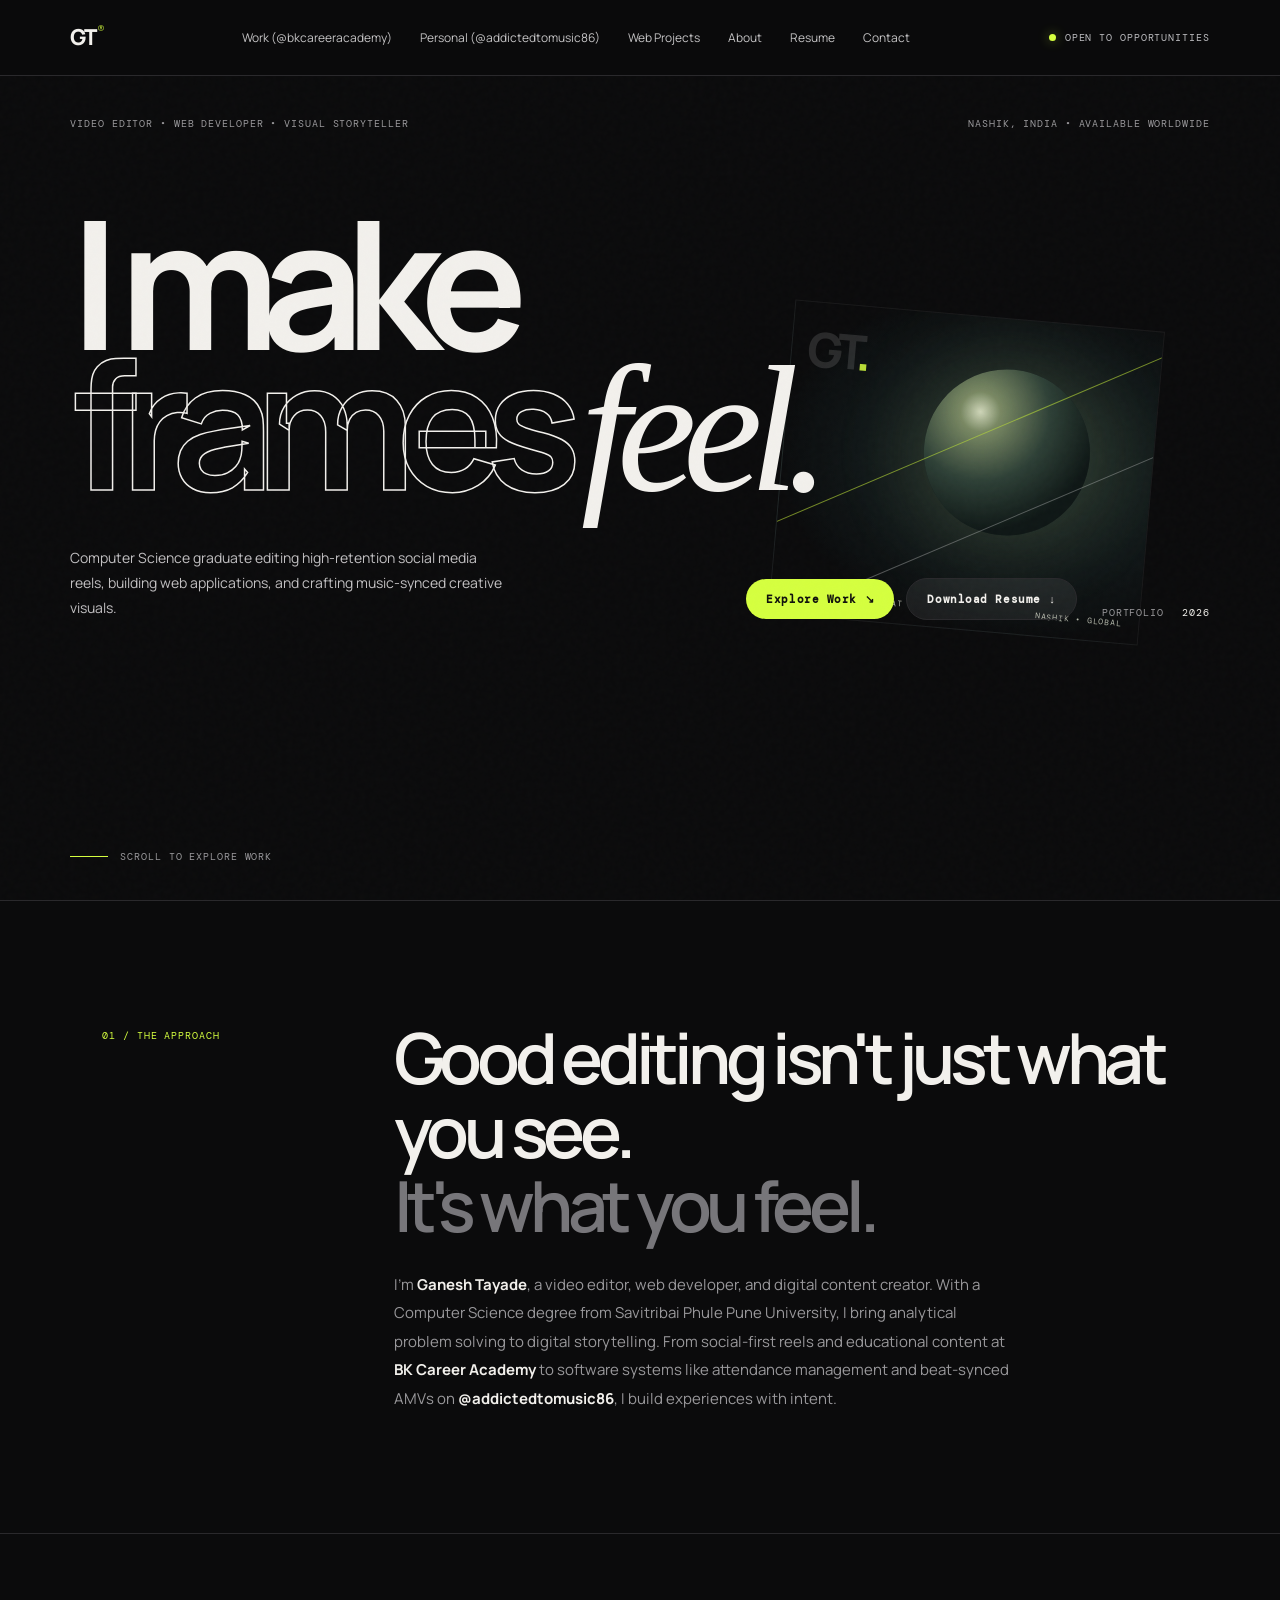
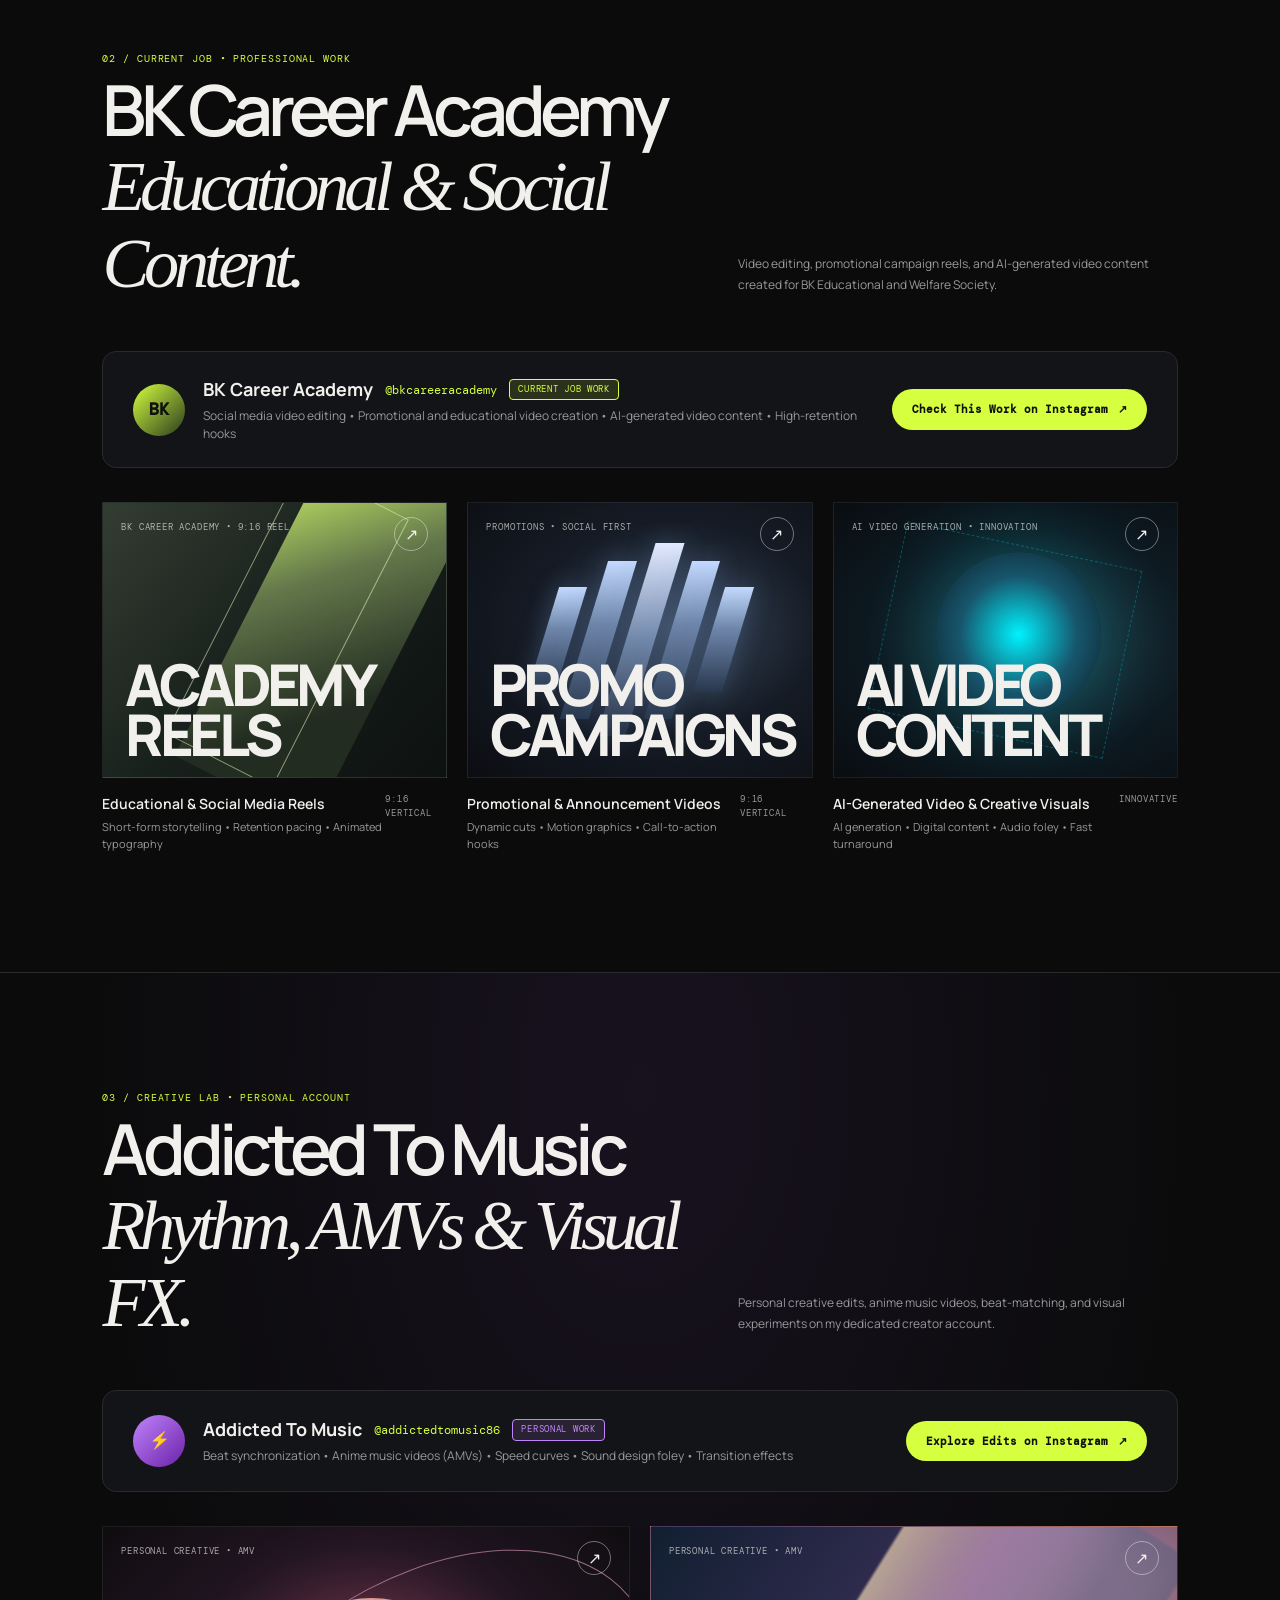
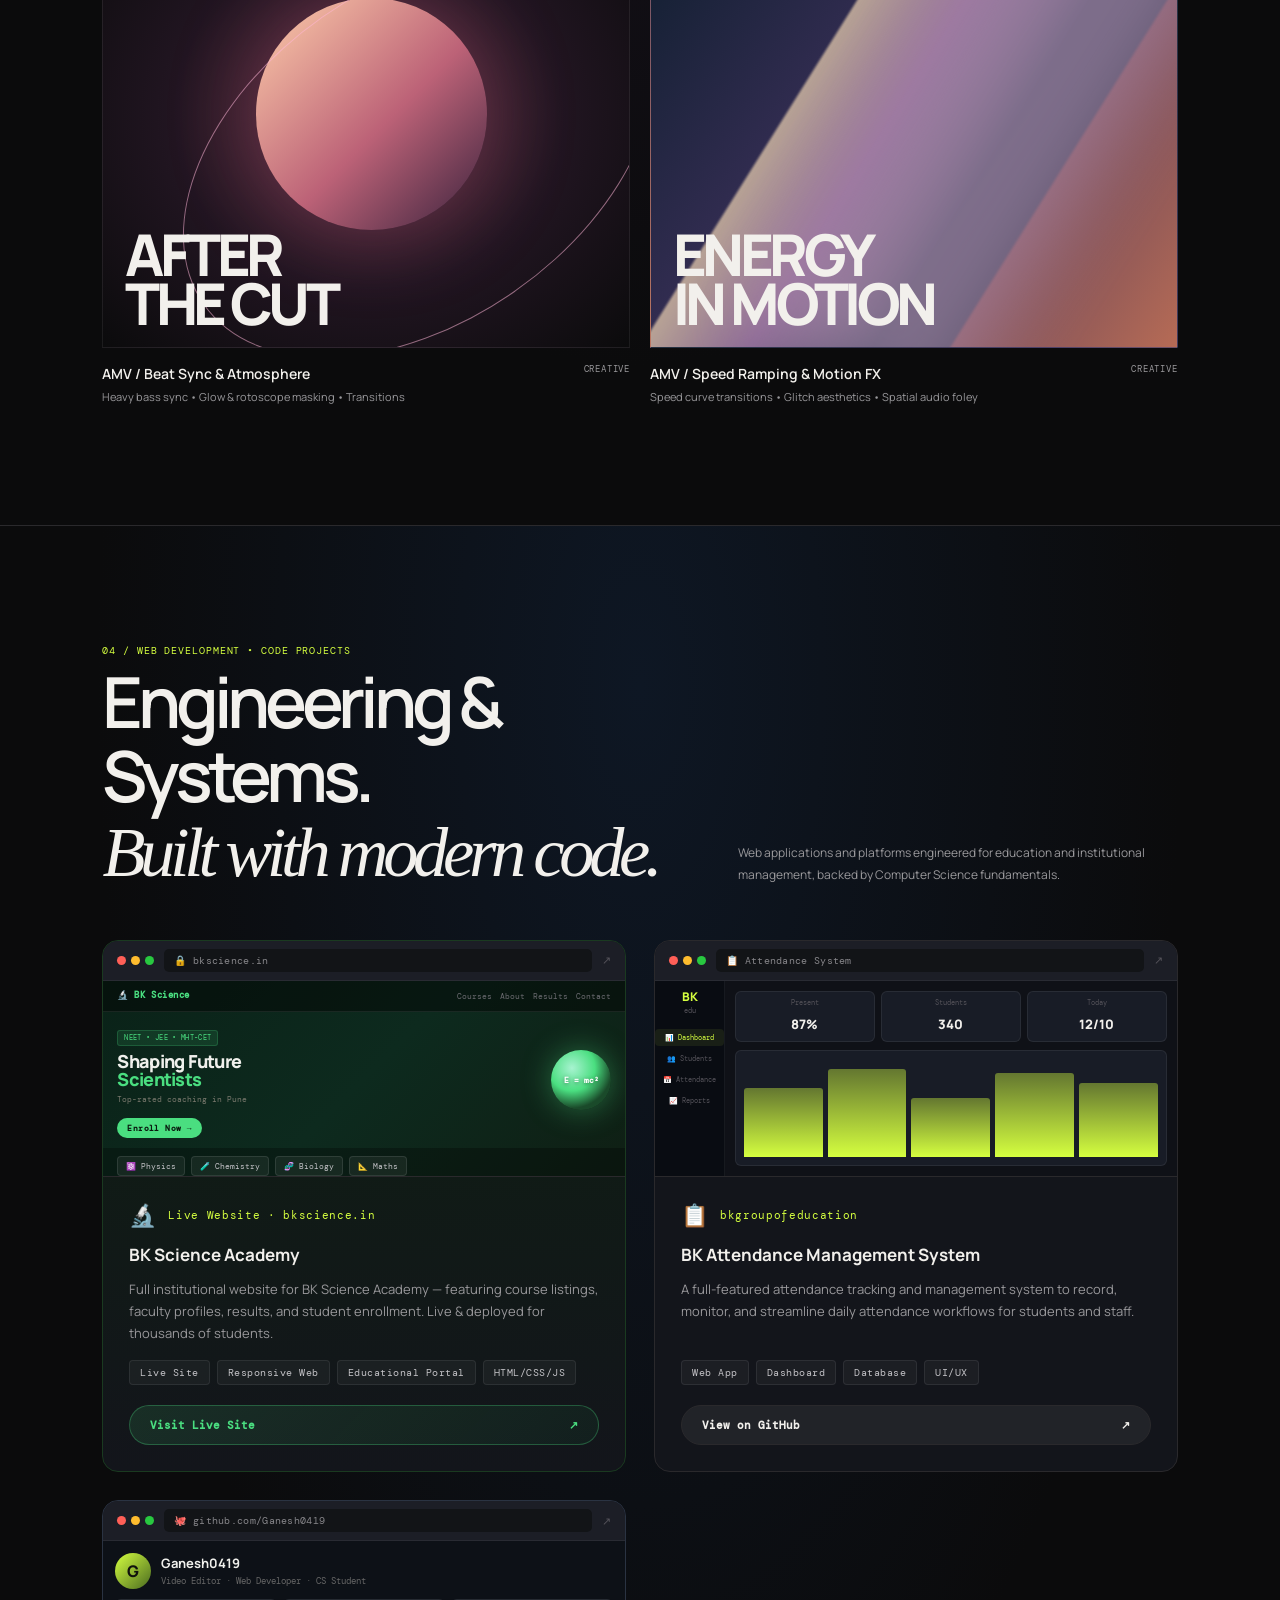
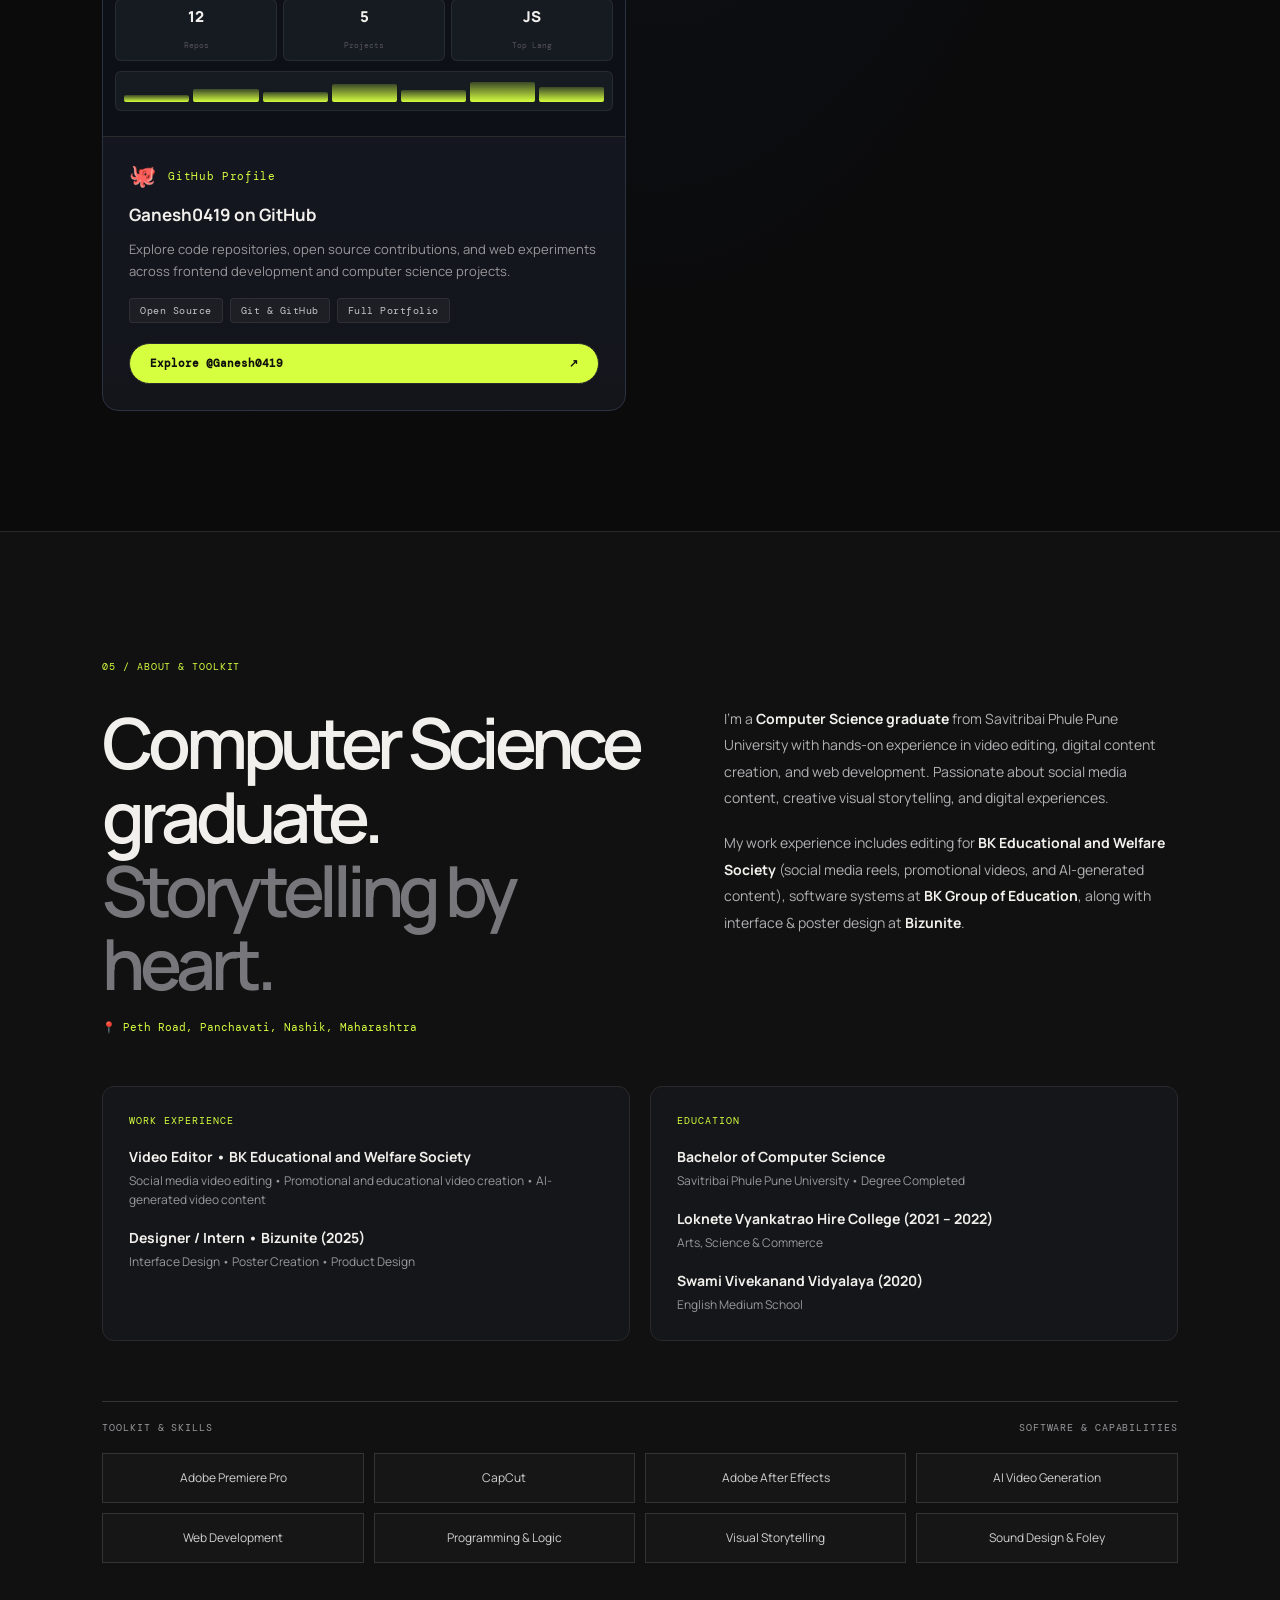
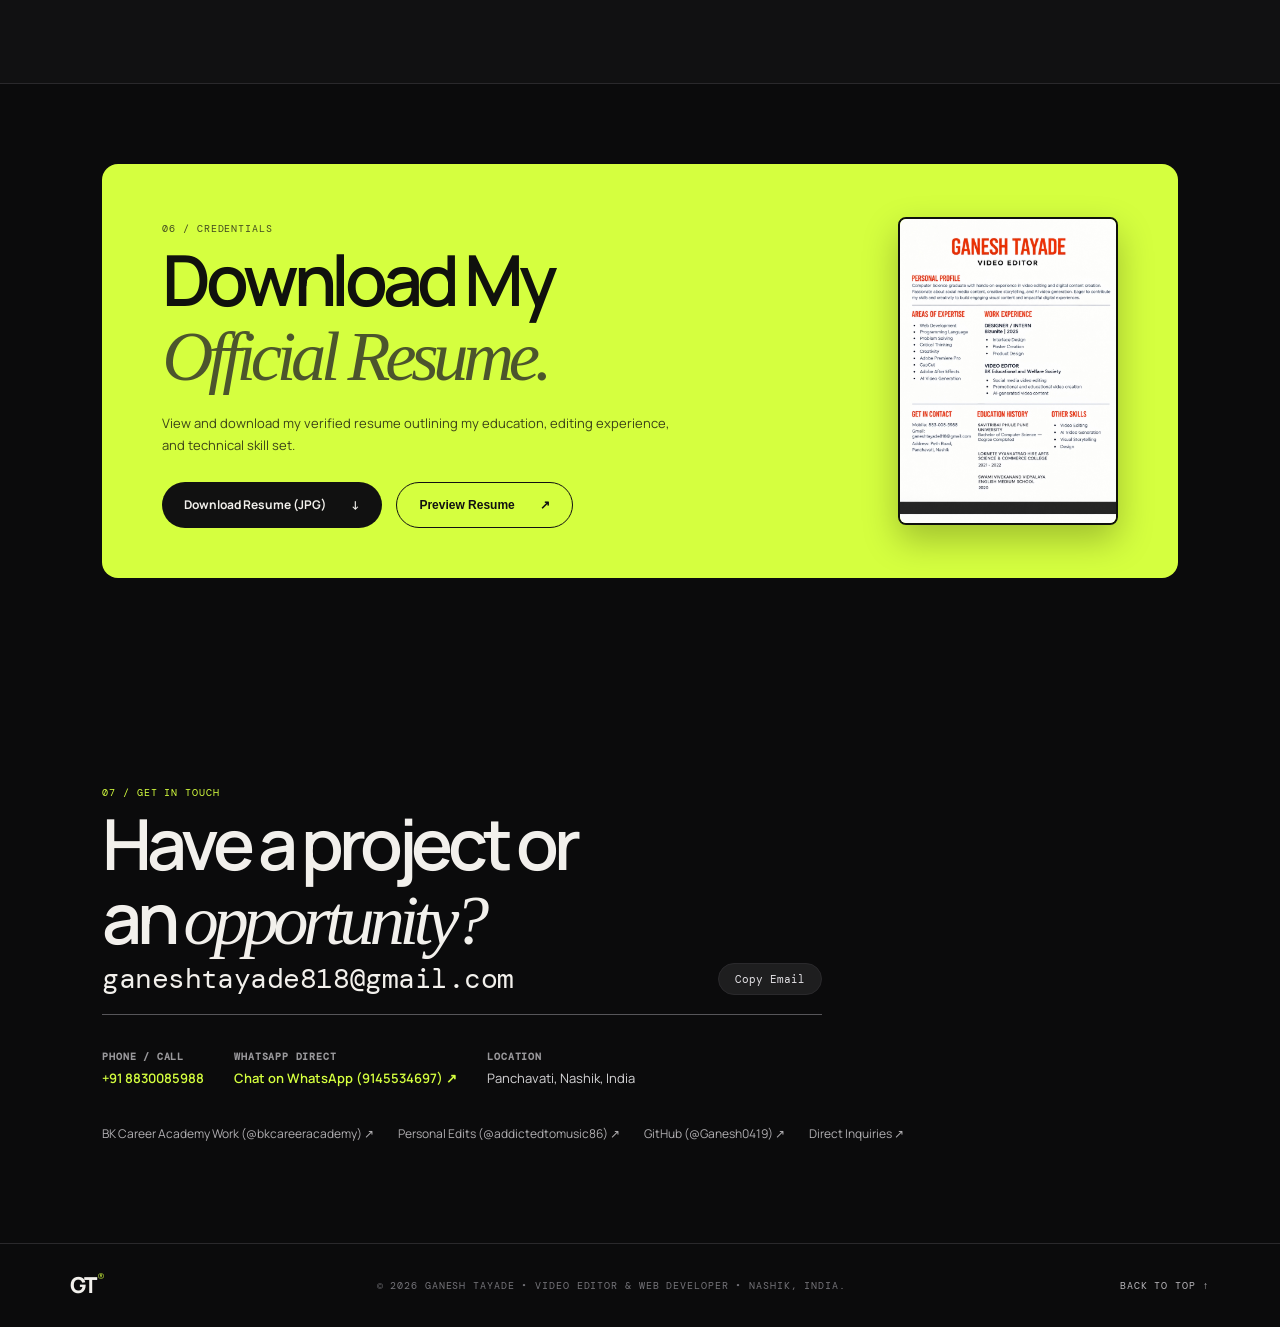
==== commit 5286b130: "Add live BK Science Academy project link and polish" ====
--- a/ganesh_video_editor_portfolio/index.html
+++ b/ganesh_video_editor_portfolio/index.html
@@ -242,64 +242,165 @@
       </div>
 
       <div class="webdev-grid">
-        <!-- Project 1: BK Attendance Management System -->
+
+        <!-- Project 1: BK Science Academy LIVE WEBSITE (HERO CARD) -->
+        <div class="webdev-card webdev-hero-card">
+          <!-- Browser-frame style website preview -->
+          <div class="site-preview-frame">
+            <div class="browser-bar">
+              <div class="browser-dots"><i></i><i></i><i></i></div>
+              <div class="browser-url">🔒 bkscience.in</div>
+              <div class="browser-open-hint">↗</div>
+            </div>
+            <div class="site-preview-body science-preview">
+              <div class="sp-nav">
+                <span class="sp-logo">🔬 BK Science</span>
+                <div class="sp-nav-links"><span>Courses</span><span>About</span><span>Results</span><span>Contact</span></div>
+              </div>
+              <div class="sp-hero">
+                <div class="sp-hero-text">
+                  <div class="sp-badge">NEET • JEE • MHT-CET</div>
+                  <div class="sp-h1">Shaping Future<br><em>Scientists</em></div>
+                  <div class="sp-sub">Top-rated coaching in Pune</div>
+                  <div class="sp-cta">Enroll Now →</div>
+                </div>
+                <div class="sp-hero-art">
+                  <div class="sp-orb"></div>
+                  <div class="sp-formula">E = mc²</div>
+                </div>
+              </div>
+              <div class="sp-courses">
+                <div class="sp-course-chip">⚛️ Physics</div>
+                <div class="sp-course-chip">🧪 Chemistry</div>
+                <div class="sp-course-chip">🧬 Biology</div>
+                <div class="sp-course-chip">📐 Maths</div>
+              </div>
+            </div>
+          </div>
+          <!-- Card info -->
+          <div class="webdev-card-body">
+            <div class="webdev-header">
+              <div class="webdev-icon">🔬</div>
+              <span class="webdev-org">Live Website · bkscience.in</span>
+            </div>
+            <h3>BK Science Academy</h3>
+            <p class="webdev-desc">Full institutional website for BK Science Academy — featuring course listings, faculty profiles, results, and student enrollment. Live & deployed for thousands of students.</p>
+            <div class="webdev-tags">
+              <span>Live Site</span>
+              <span>Responsive Web</span>
+              <span>Educational Portal</span>
+              <span>HTML/CSS/JS</span>
+            </div>
+            <a class="webdev-btn webdev-btn-live" href="https://bkscience.in/" target="_blank" rel="noreferrer">
+              <span>Visit Live Site</span>
+              <span class="btn-arrow">↗</span>
+            </a>
+          </div>
+        </div>
+
+        <!-- Project 2: BK Attendance Management System -->
         <div class="webdev-card">
-          <div class="webdev-header">
-            <div class="webdev-icon">📋</div>
-            <span class="webdev-org">bkgroupofeducation</span>
-          </div>
-          <h3>BK Attendance Management System</h3>
-          <p class="webdev-desc">A full-featured attendance tracking and management system designed for BK Group of Education to record, monitor, and streamline daily attendance workflows for students and staff.</p>
-          <div class="webdev-tags">
-            <span>Web Development</span>
-            <span>Database</span>
-            <span>Management System</span>
-            <span>UI/UX</span>
-          </div>
-          <a class="webdev-btn" href="https://github.com/bkgroupofeducation/BK-Attendance-Management-System" target="_blank" rel="noreferrer">
-            <span>View on GitHub</span>
-            <span class="btn-arrow">↗</span>
-          </a>
-        </div>
-
-        <!-- Project 2: BK Science Academy Web Portal -->
-        <div class="webdev-card">
-          <div class="webdev-header">
-            <div class="webdev-icon">🔬</div>
-            <span class="webdev-org">bkgroupofeducation</span>
-          </div>
-          <h3>BK Science Academy Portal</h3>
-          <p class="webdev-desc">Academic web portal and educational platform built for BK Science Academy, structuring syllabus modules, notifications, student information, and academic resources.</p>
-          <div class="webdev-tags">
-            <span>Frontend Architecture</span>
-            <span>Responsive Web</span>
-            <span>Educational Portal</span>
-            <span>HTML/CSS/JS</span>
-          </div>
-          <a class="webdev-btn" href="https://github.com/bkgroupofeducation/BK-SCIENCE-ACADEMY-" target="_blank" rel="noreferrer">
-            <span>View on GitHub</span>
-            <span class="btn-arrow">↗</span>
-          </a>
+          <div class="site-preview-frame">
+            <div class="browser-bar">
+              <div class="browser-dots"><i></i><i></i><i></i></div>
+              <div class="browser-url">📋 Attendance System</div>
+              <div class="browser-open-hint">↗</div>
+            </div>
+            <div class="site-preview-body attendance-preview">
+              <div class="att-sidebar">
+                <div class="att-logo">BK<br><span>edu</span></div>
+                <div class="att-menu-item active">📊 Dashboard</div>
+                <div class="att-menu-item">👥 Students</div>
+                <div class="att-menu-item">📅 Attendance</div>
+                <div class="att-menu-item">📈 Reports</div>
+              </div>
+              <div class="att-main">
+                <div class="att-stat-row">
+                  <div class="att-stat"><span>Present</span><strong>87%</strong></div>
+                  <div class="att-stat"><span>Students</span><strong>340</strong></div>
+                  <div class="att-stat"><span>Today</span><strong>12/10</strong></div>
+                </div>
+                <div class="att-bar-chart">
+                  <div class="att-bar" style="height:70%"></div>
+                  <div class="att-bar" style="height:90%"></div>
+                  <div class="att-bar" style="height:60%"></div>
+                  <div class="att-bar" style="height:85%"></div>
+                  <div class="att-bar" style="height:75%"></div>
+                </div>
+              </div>
+            </div>
+          </div>
+          <div class="webdev-card-body">
+            <div class="webdev-header">
+              <div class="webdev-icon">📋</div>
+              <span class="webdev-org">bkgroupofeducation</span>
+            </div>
+            <h3>BK Attendance Management System</h3>
+            <p class="webdev-desc">A full-featured attendance tracking and management system to record, monitor, and streamline daily attendance workflows for students and staff.</p>
+            <div class="webdev-tags">
+              <span>Web App</span>
+              <span>Dashboard</span>
+              <span>Database</span>
+              <span>UI/UX</span>
+            </div>
+            <a class="webdev-btn" href="https://github.com/Ganesh0419" target="_blank" rel="noreferrer">
+              <span>View on GitHub</span>
+              <span class="btn-arrow">↗</span>
+            </a>
+          </div>
         </div>
 
         <!-- Project 3: GitHub Developer Showcase -->
         <div class="webdev-card webdev-profile-card">
-          <div class="webdev-header">
-            <div class="webdev-icon">🐙</div>
-            <span class="webdev-org">GitHub Profile</span>
-          </div>
-          <h3>Ganesh0419 on GitHub</h3>
-          <p class="webdev-desc">Explore more code repositories, open source contributions, and web experiments across frontend development and computer science projects.</p>
-          <div class="webdev-tags">
-            <span>Full Profile</span>
-            <span>Open Source</span>
-            <span>Git & GitHub</span>
-          </div>
-          <a class="webdev-btn webdev-btn-primary" href="https://github.com/Ganesh0419" target="_blank" rel="noreferrer">
-            <span>Explore @Ganesh0419</span>
-            <span class="btn-arrow">↗</span>
-          </a>
-        </div>
+          <div class="site-preview-frame">
+            <div class="browser-bar">
+              <div class="browser-dots"><i></i><i></i><i></i></div>
+              <div class="browser-url">🐙 github.com/Ganesh0419</div>
+              <div class="browser-open-hint">↗</div>
+            </div>
+            <div class="site-preview-body github-preview">
+              <div class="gh-profile-row">
+                <div class="gh-avatar">G</div>
+                <div>
+                  <div class="gh-name">Ganesh0419</div>
+                  <div class="gh-bio">Video Editor · Web Developer · CS Student</div>
+                </div>
+              </div>
+              <div class="gh-stats">
+                <div class="gh-stat"><strong>12</strong><span>Repos</span></div>
+                <div class="gh-stat"><strong>5</strong><span>Projects</span></div>
+                <div class="gh-stat"><strong>JS</strong><span>Top Lang</span></div>
+              </div>
+              <div class="gh-contrib-grid">
+                <div class="gh-week" style="--h:30%"></div>
+                <div class="gh-week" style="--h:60%"></div>
+                <div class="gh-week" style="--h:45%"></div>
+                <div class="gh-week" style="--h:80%"></div>
+                <div class="gh-week" style="--h:55%"></div>
+                <div class="gh-week" style="--h:90%"></div>
+                <div class="gh-week" style="--h:70%"></div>
+              </div>
+            </div>
+          </div>
+          <div class="webdev-card-body">
+            <div class="webdev-header">
+              <div class="webdev-icon">🐙</div>
+              <span class="webdev-org">GitHub Profile</span>
+            </div>
+            <h3>Ganesh0419 on GitHub</h3>
+            <p class="webdev-desc">Explore code repositories, open source contributions, and web experiments across frontend development and computer science projects.</p>
+            <div class="webdev-tags">
+              <span>Open Source</span>
+              <span>Git & GitHub</span>
+              <span>Full Portfolio</span>
+            </div>
+            <a class="webdev-btn webdev-btn-primary" href="https://github.com/Ganesh0419" target="_blank" rel="noreferrer">
+              <span>Explore @Ganesh0419</span>
+              <span class="btn-arrow">↗</span>
+            </a>
+          </div>
+        </div>
+
       </div>
     </section>
 
--- a/ganesh_video_editor_portfolio/style.css
+++ b/ganesh_video_editor_portfolio/style.css
@@ -125,21 +125,84 @@
 
 /* Web Development & Systems Section */
 .webdev-section{background:radial-gradient(ellipse at 50% 10%,#0e1724 0,#0b0b0c 60%)}
-.webdev-grid{display:grid;grid-template-columns:repeat(auto-fit,minmax(310px,1fr));gap:22px}
-.webdev-card{padding:30px;border-radius:14px;background:#13151b;border:1px solid var(--line);display:flex;flex-direction:column;transition:transform .25s,border-color .25s}
-.webdev-card:hover{transform:translateY(-4px);border-color:var(--accent)}
-.webdev-profile-card{background:linear-gradient(135deg,#161b24,#111317);border-color:#2a3342}
-.webdev-header{display:flex;align-items:center;gap:12px;margin-bottom:14px}
-.webdev-icon{font-size:24px}
+.webdev-grid{display:grid;grid-template-columns:repeat(auto-fit,minmax(340px,1fr));gap:28px}
+.webdev-card{border-radius:16px;background:#13151b;border:1px solid var(--line);display:flex;flex-direction:column;overflow:hidden;transition:transform .3s,border-color .3s,box-shadow .3s}
+.webdev-card:hover{transform:translateY(-6px);border-color:var(--accent);box-shadow:0 20px 60px rgba(213,255,63,.08)}
+.webdev-hero-card{border-color:#1a3a20;background:linear-gradient(180deg,#0e1f12,#13151b)}
+.webdev-hero-card:hover{border-color:#4ade80;box-shadow:0 20px 60px rgba(74,222,128,.1)}
+.webdev-profile-card{background:linear-gradient(180deg,#161824,#13151b);border-color:#2a3342}
+.webdev-card-body{padding:22px 26px 26px;display:flex;flex-direction:column;flex-grow:1}
+.webdev-header{display:flex;align-items:center;gap:12px;margin-bottom:10px}
+.webdev-icon{font-size:22px}
 .webdev-org{font-family:"DM Mono",monospace;font-size:11px;color:var(--accent);letter-spacing:.06em}
-.webdev-card h3{margin:0 0 10px;font-size:18px;font-weight:700}
-.webdev-desc{color:var(--muted);font-size:13px;line-height:1.7;margin:0 0 20px;flex-grow:1}
-.webdev-tags{display:flex;gap:8px;flex-wrap:wrap;margin-bottom:24px}
+.webdev-card h3{margin:0 0 10px;font-size:17px;font-weight:700}
+.webdev-desc{color:var(--muted);font-size:13px;line-height:1.7;margin:0 0 16px;flex-grow:1}
+.webdev-tags{display:flex;gap:7px;flex-wrap:wrap;margin-bottom:20px}
 .webdev-tags span{font-family:"DM Mono",monospace;font-size:10px;letter-spacing:.05em;padding:4px 10px;border-radius:4px;background:rgba(255,255,255,.04);border:1px solid rgba(255,255,255,.08);color:#c4c3c7}
-.webdev-btn{display:inline-flex;align-items:center;justify-content:space-between;padding:12px 20px;border-radius:999px;background:rgba(255,255,255,.06);border:1px solid var(--line);color:#f2f0ec;font-family:"DM Mono",monospace;font-size:11px;font-weight:700;transition:all .2s}
+.webdev-btn{display:inline-flex;align-items:center;justify-content:space-between;gap:12px;padding:11px 20px;border-radius:999px;background:rgba(255,255,255,.06);border:1px solid var(--line);color:#f2f0ec;font-family:"DM Mono",monospace;font-size:11px;font-weight:700;transition:all .2s}
 .webdev-btn:hover{background:var(--accent);color:#10110d;border-color:var(--accent)}
 .webdev-btn-primary{background:var(--accent);color:#10110d}
 .webdev-btn-primary:hover{background:#e2ff62}
+.webdev-btn-live{background:linear-gradient(135deg,rgba(74,222,128,.12),rgba(34,197,94,.06));color:#4ade80;border-color:rgba(74,222,128,.3)}
+.webdev-btn-live:hover{background:linear-gradient(135deg,#d5ff3f,#b4e020);color:#10110d;border-color:transparent}
+
+/* Browser-frame site preview thumbnails */
+.site-preview-frame{border-bottom:1px solid var(--line);overflow:hidden;flex-shrink:0}
+.browser-bar{display:flex;align-items:center;gap:10px;padding:8px 14px;background:#1c1e26;border-bottom:1px solid rgba(255,255,255,.06)}
+.browser-dots{display:flex;gap:5px}
+.browser-dots i{display:block;width:9px;height:9px;border-radius:50%}
+.browser-dots i:nth-child(1){background:#ff5f57}
+.browser-dots i:nth-child(2){background:#febc2e}
+.browser-dots i:nth-child(3){background:#28c840}
+.browser-url{flex-grow:1;font-family:"DM Mono",monospace;font-size:10px;color:#87868a;background:#121417;border-radius:5px;padding:4px 10px;letter-spacing:.03em;overflow:hidden;white-space:nowrap;text-overflow:ellipsis}
+.browser-open-hint{font-size:11px;color:#55535a;flex-shrink:0}
+
+/* BK Science Academy preview */
+.site-preview-body{height:195px;position:relative;overflow:hidden;font-size:0}
+.science-preview{background:linear-gradient(135deg,#0a2218 0,#0d2a1e 50%,#0f1f14);font-size:initial;display:flex;flex-direction:column}
+.sp-nav{display:flex;justify-content:space-between;align-items:center;padding:8px 14px;background:rgba(0,0,0,.45);border-bottom:1px solid rgba(255,255,255,.08)}
+.sp-logo{color:#4ade80;font-weight:800;font-size:9px;font-family:"DM Mono",monospace;letter-spacing:.06em}
+.sp-nav-links{display:flex;gap:8px;color:#6b6b70;font-size:8px;font-family:"DM Mono",monospace}
+.sp-hero{display:flex;align-items:center;justify-content:space-between;padding:10px 14px;gap:8px;flex-grow:1}
+.sp-hero-text{flex:1}
+.sp-badge{font-family:"DM Mono",monospace;font-size:7px;color:#4ade80;background:rgba(74,222,128,.12);border:1px solid rgba(74,222,128,.2);border-radius:3px;padding:2px 6px;display:inline-block;margin-bottom:6px;letter-spacing:.05em}
+.sp-h1{font-size:18px;font-weight:800;line-height:1;color:#f0f0ec;letter-spacing:-.04em;margin-bottom:5px}
+.sp-h1 em{font-style:normal;color:#4ade80}
+.sp-sub{font-size:8px;color:#7a796e;margin-bottom:8px;font-family:"DM Mono",monospace}
+.sp-cta{display:inline-block;background:#4ade80;color:#0a1a0f;font-size:8px;font-weight:800;padding:4px 10px;border-radius:999px;font-family:"DM Mono",monospace;letter-spacing:.05em}
+.sp-hero-art{width:60px;height:60px;position:relative;flex-shrink:0}
+.sp-orb{width:100%;height:100%;border-radius:50%;background:radial-gradient(circle at 35% 30%,#a7f3d0,#4ade80 40%,#1a4a2a 70%);box-shadow:0 0 30px rgba(74,222,128,.4)}
+.sp-formula{position:absolute;inset:0;display:flex;align-items:center;justify-content:center;font-family:"DM Mono",monospace;font-size:8px;font-weight:700;color:#fff;text-shadow:0 1px 4px rgba(0,0,0,.5)}
+.sp-courses{display:flex;gap:6px;padding:8px 14px;background:rgba(0,0,0,.3)}
+.sp-course-chip{font-size:8px;font-family:"DM Mono",monospace;padding:3px 8px;background:rgba(255,255,255,.06);border:1px solid rgba(255,255,255,.1);border-radius:4px;color:#c4c3c7;white-space:nowrap}
+
+/* Attendance System preview */
+.attendance-preview{background:#0f1117;display:flex;font-size:initial}
+.att-sidebar{width:70px;background:#090c12;border-right:1px solid rgba(255,255,255,.06);padding:10px 0;display:flex;flex-direction:column;align-items:center;gap:4px;flex-shrink:0}
+.att-logo{text-align:center;font-weight:900;font-size:12px;color:var(--accent);line-height:1;margin-bottom:10px;padding:0 5px}
+.att-logo span{font-size:7px;font-family:"DM Mono",monospace;color:#55535a;font-weight:400}
+.att-menu-item{font-size:7px;font-family:"DM Mono",monospace;color:#55535a;padding:4px 6px;border-radius:4px;width:100%;text-align:center;cursor:default;line-height:1.3}
+.att-menu-item.active{color:var(--accent);background:rgba(213,255,63,.08)}
+.att-main{flex:1;padding:10px;display:flex;flex-direction:column;gap:8px;overflow:hidden}
+.att-stat-row{display:flex;gap:6px}
+.att-stat{flex:1;background:#181c26;border:1px solid rgba(255,255,255,.07);border-radius:6px;padding:6px;text-align:center}
+.att-stat span{display:block;font-size:7px;font-family:"DM Mono",monospace;color:#55535a;margin-bottom:2px}
+.att-stat strong{font-size:13px;font-weight:800;color:#f2f0ec}
+.att-bar-chart{flex:1;display:flex;align-items:flex-end;gap:5px;background:#181c26;border:1px solid rgba(255,255,255,.07);border-radius:6px;padding:8px}
+.att-bar{flex:1;background:linear-gradient(to top,var(--accent),rgba(213,255,63,.4));border-radius:3px 3px 0 0;min-height:10%}
+
+/* GitHub profile preview */
+.github-preview{background:#0d1117;padding:12px;display:flex;flex-direction:column;gap:10px;font-size:initial}
+.gh-profile-row{display:flex;align-items:center;gap:10px}
+.gh-avatar{width:36px;height:36px;border-radius:50%;background:linear-gradient(135deg,var(--accent),#4a6b20);color:#10110d;font-weight:900;font-size:16px;display:flex;align-items:center;justify-content:center;flex-shrink:0}
+.gh-name{font-size:13px;font-weight:700;color:#f0f0ec;margin-bottom:2px}
+.gh-bio{font-size:9px;color:#666;font-family:"DM Mono",monospace}
+.gh-stats{display:flex;gap:6px}
+.gh-stat{flex:1;background:#161b22;border:1px solid rgba(255,255,255,.07);border-radius:6px;padding:6px;text-align:center}
+.gh-stat strong{display:block;font-size:15px;font-weight:800;color:#f2f0ec;margin-bottom:1px}
+.gh-stat span{font-size:8px;font-family:"DM Mono",monospace;color:#55535a}
+.gh-contrib-grid{display:flex;align-items:flex-end;gap:4px;height:40px;background:#161b22;border-radius:6px;border:1px solid rgba(255,255,255,.07);padding:8px}
+.gh-week{flex:1;background:linear-gradient(to top,var(--accent),rgba(213,255,63,.2));border-radius:2px;height:var(--h)}
 
 .reveal{opacity:0;transform:translateY(18px);transition:opacity .7s ease,transform .7s ease}.reveal.visible{opacity:1;transform:translateY(0)}
 
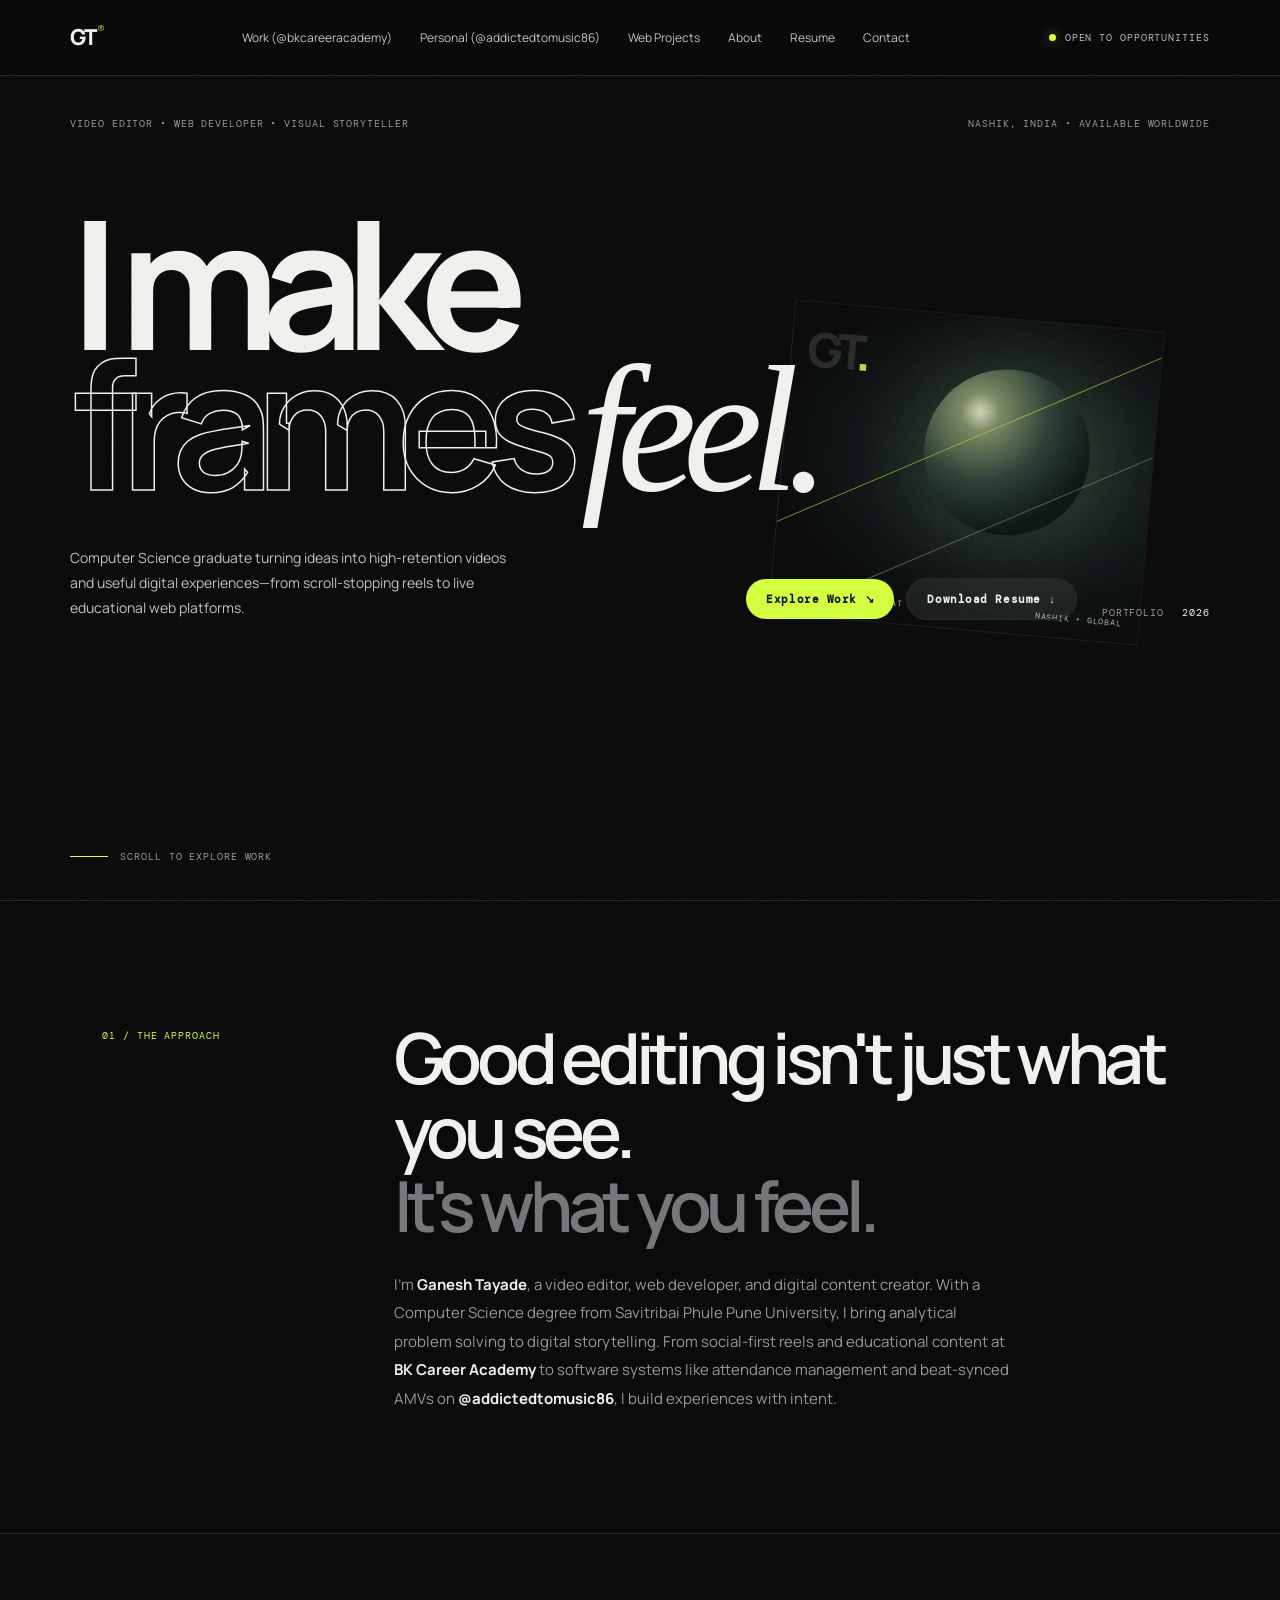
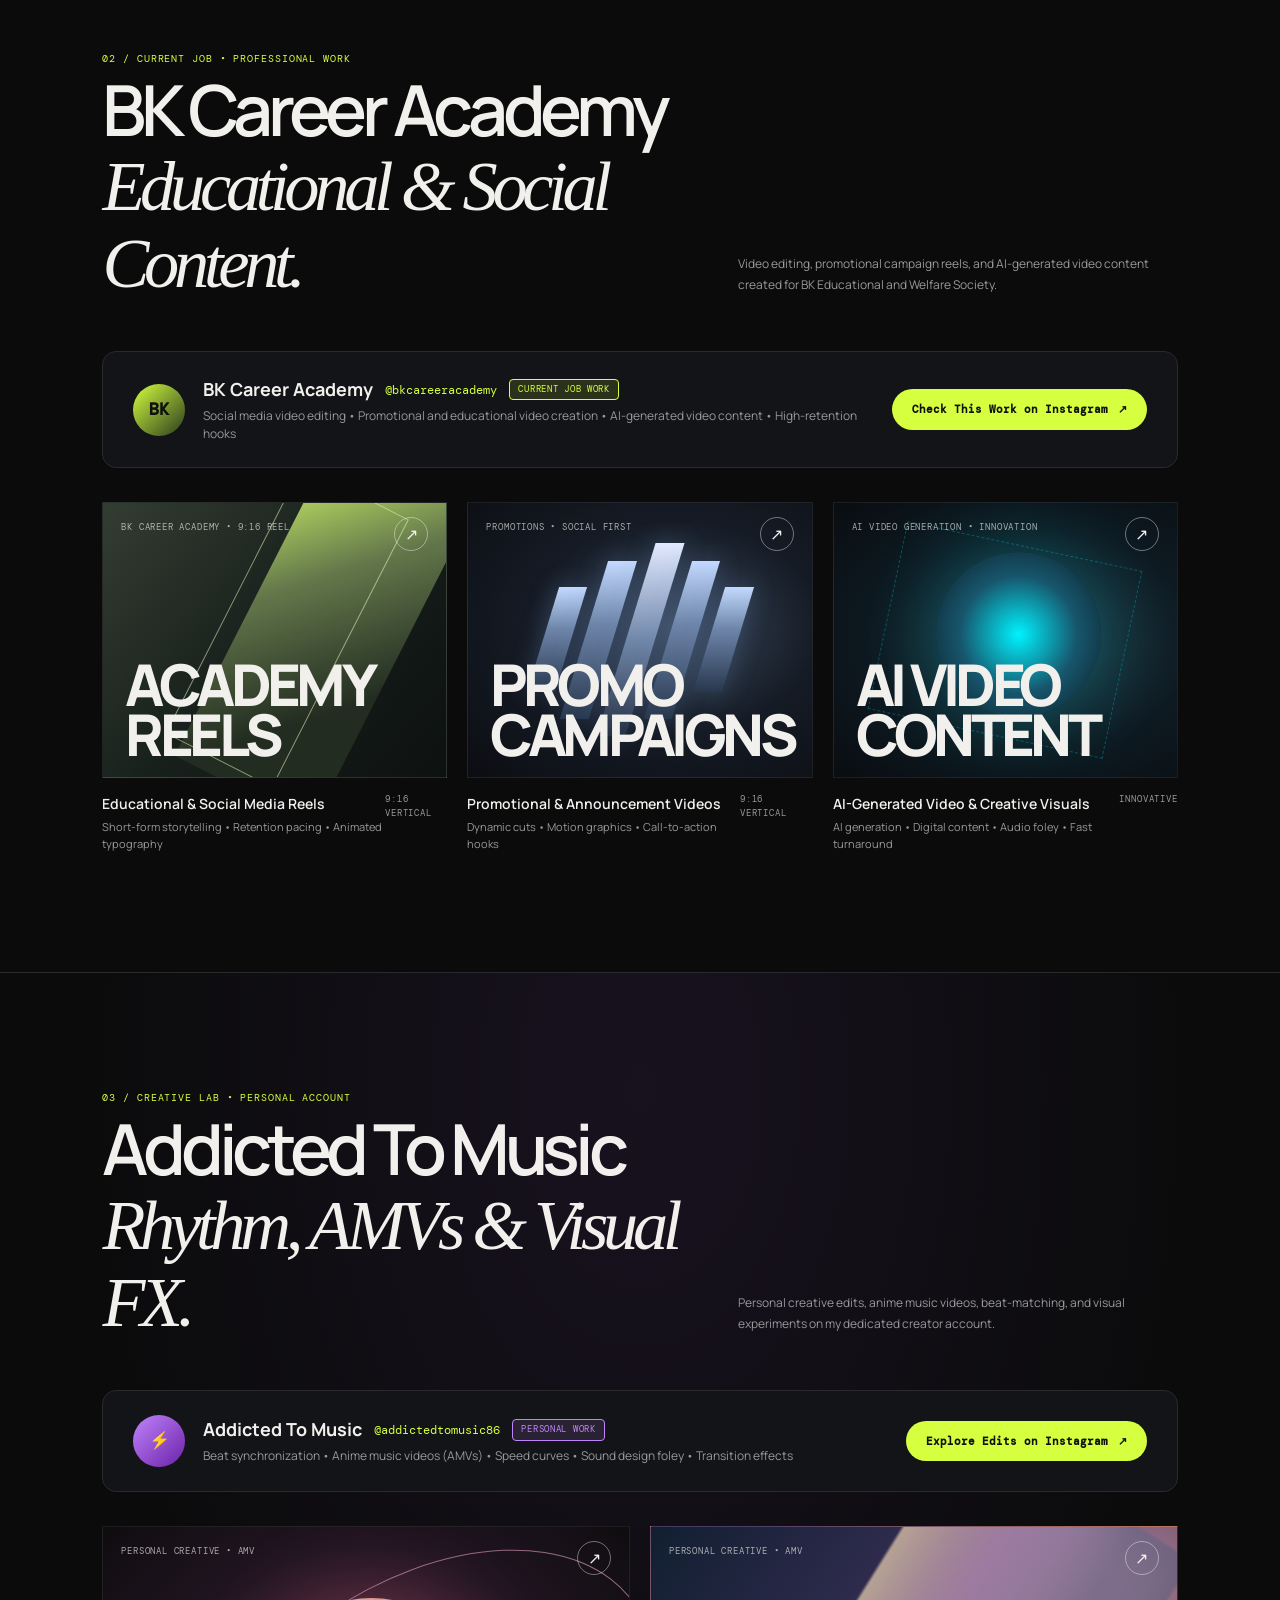
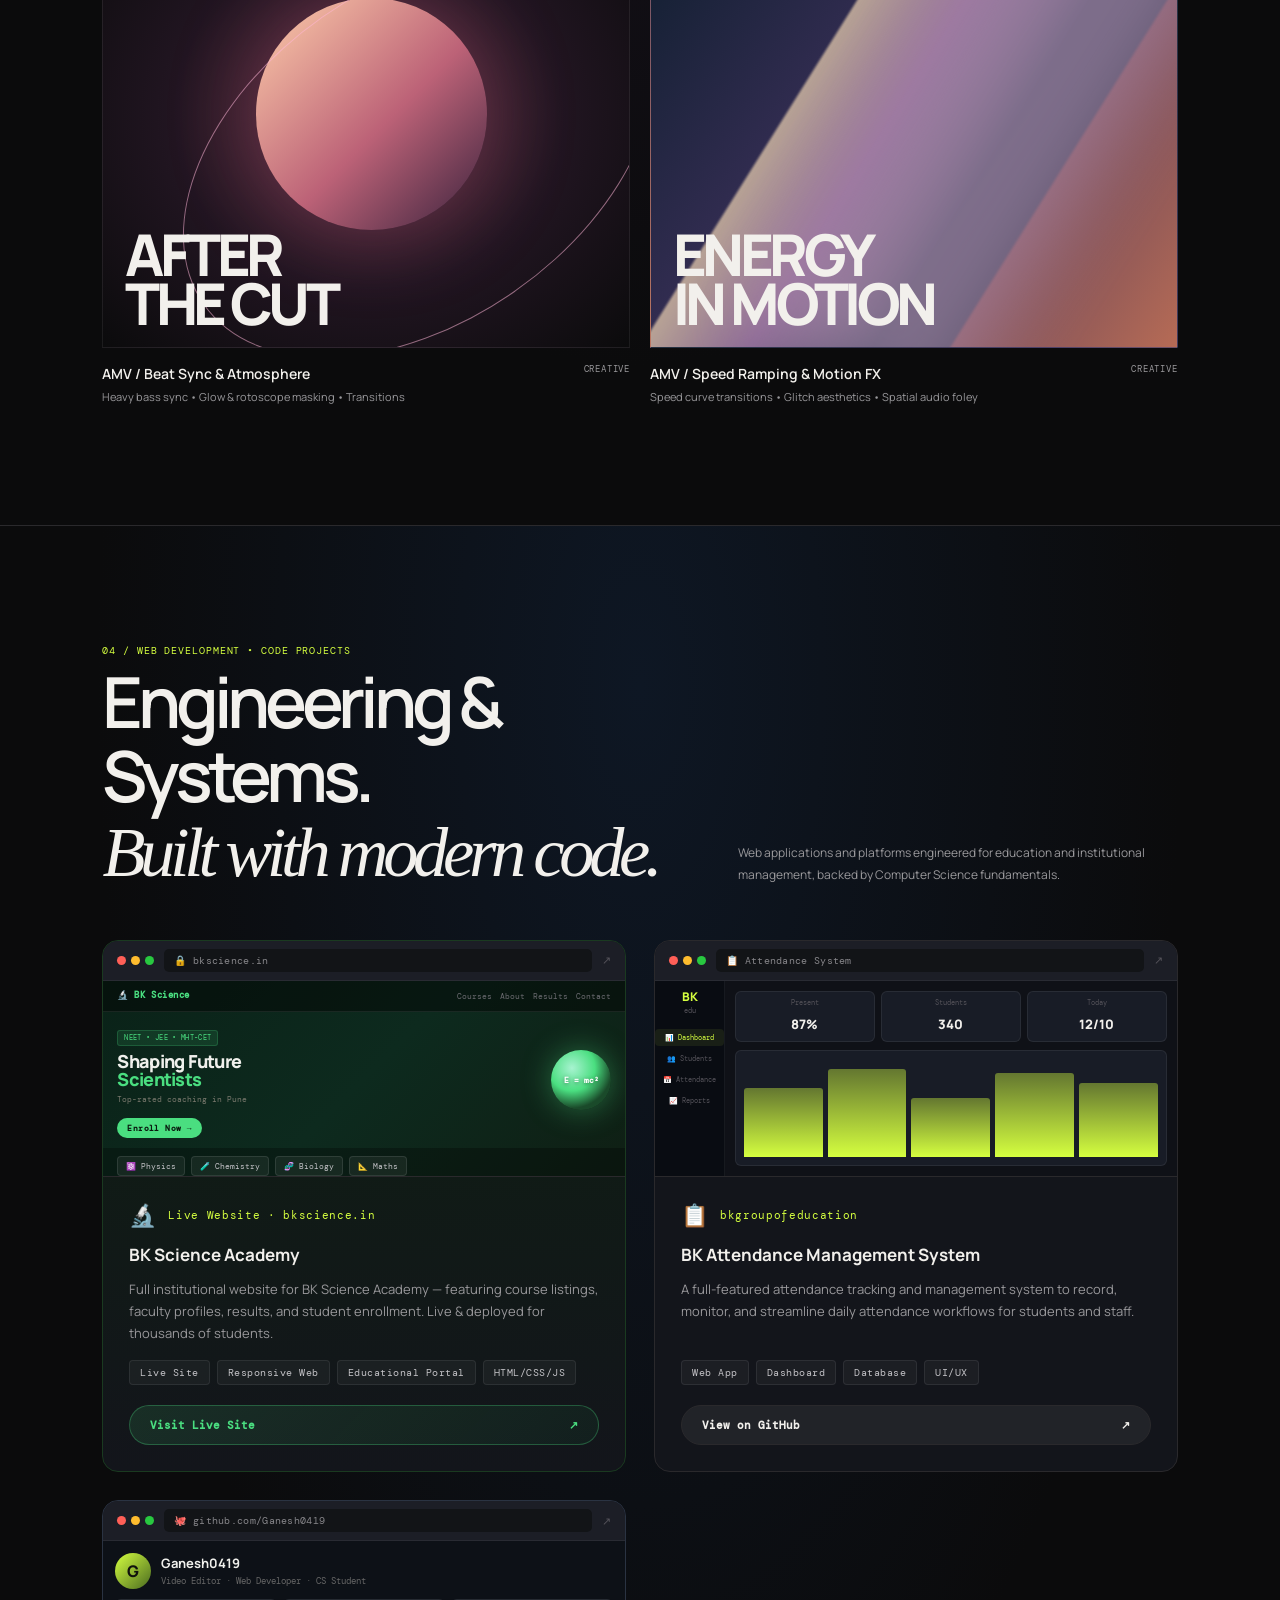
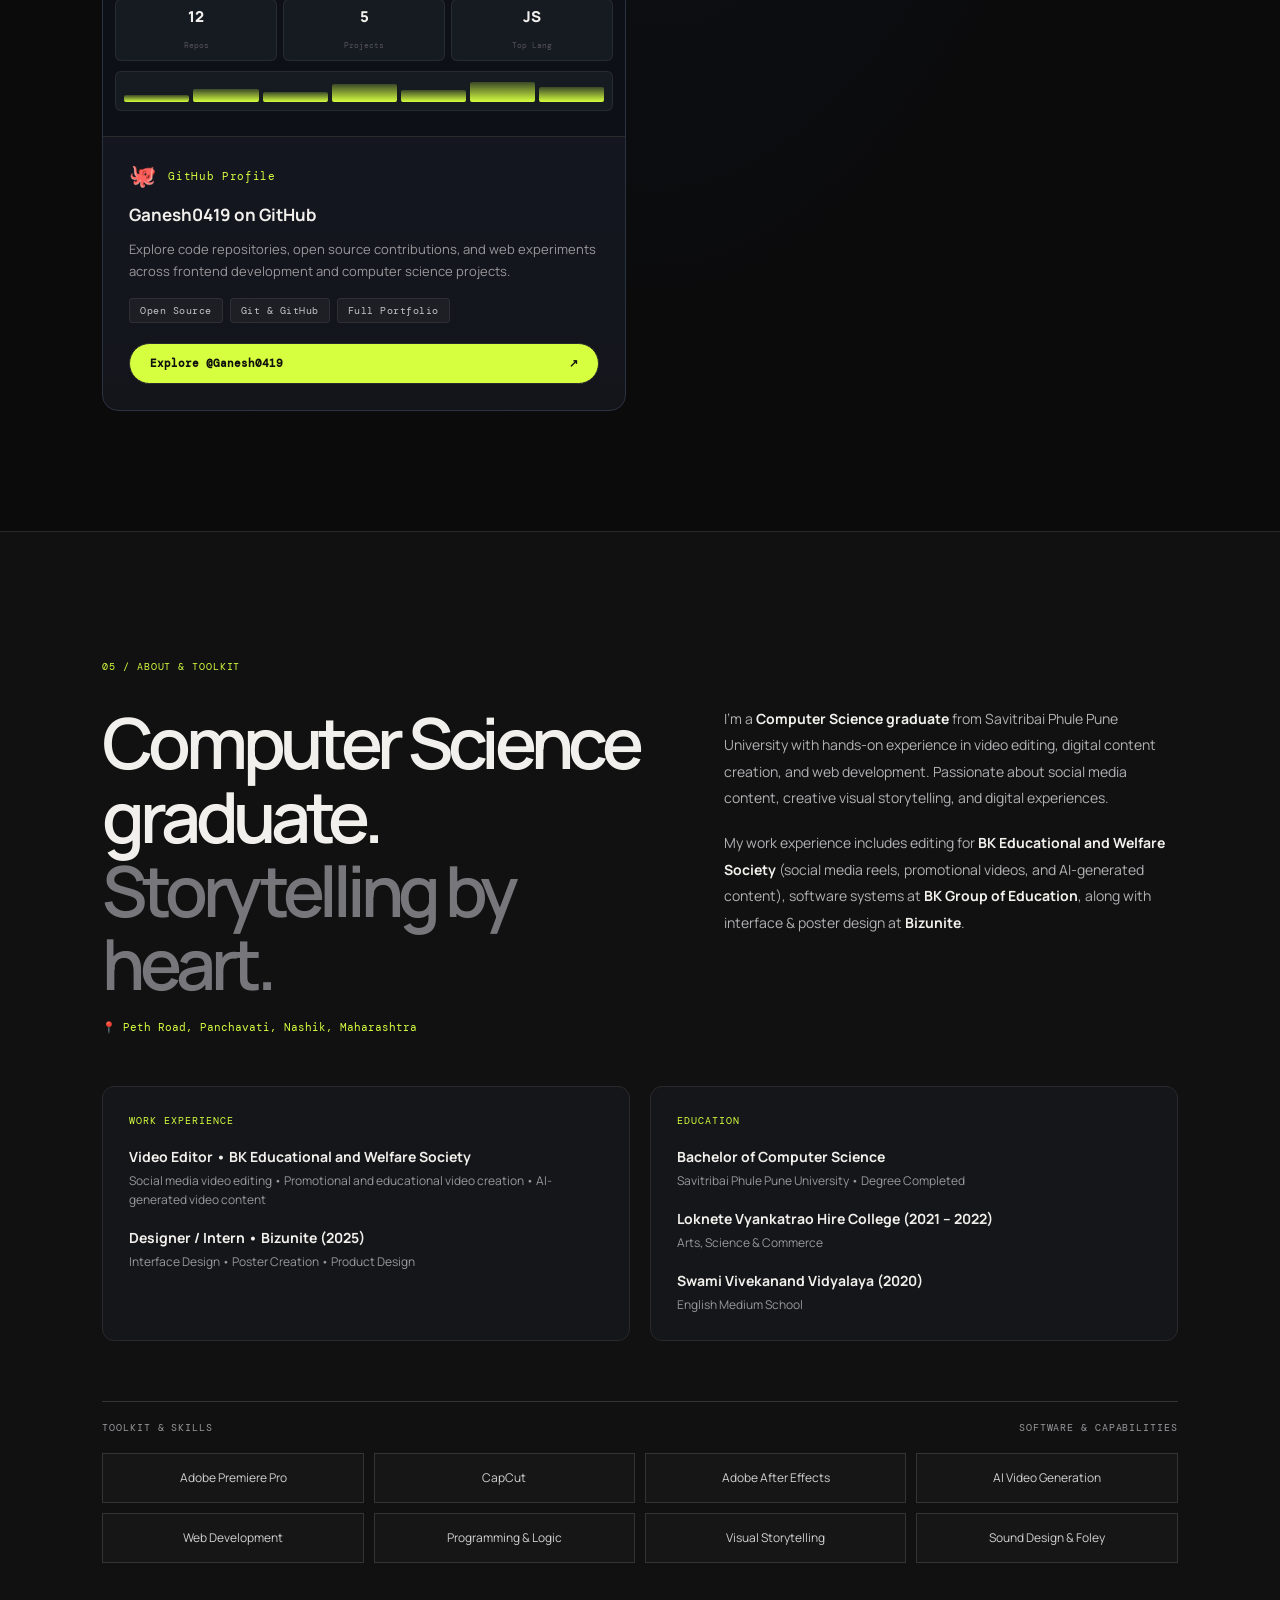
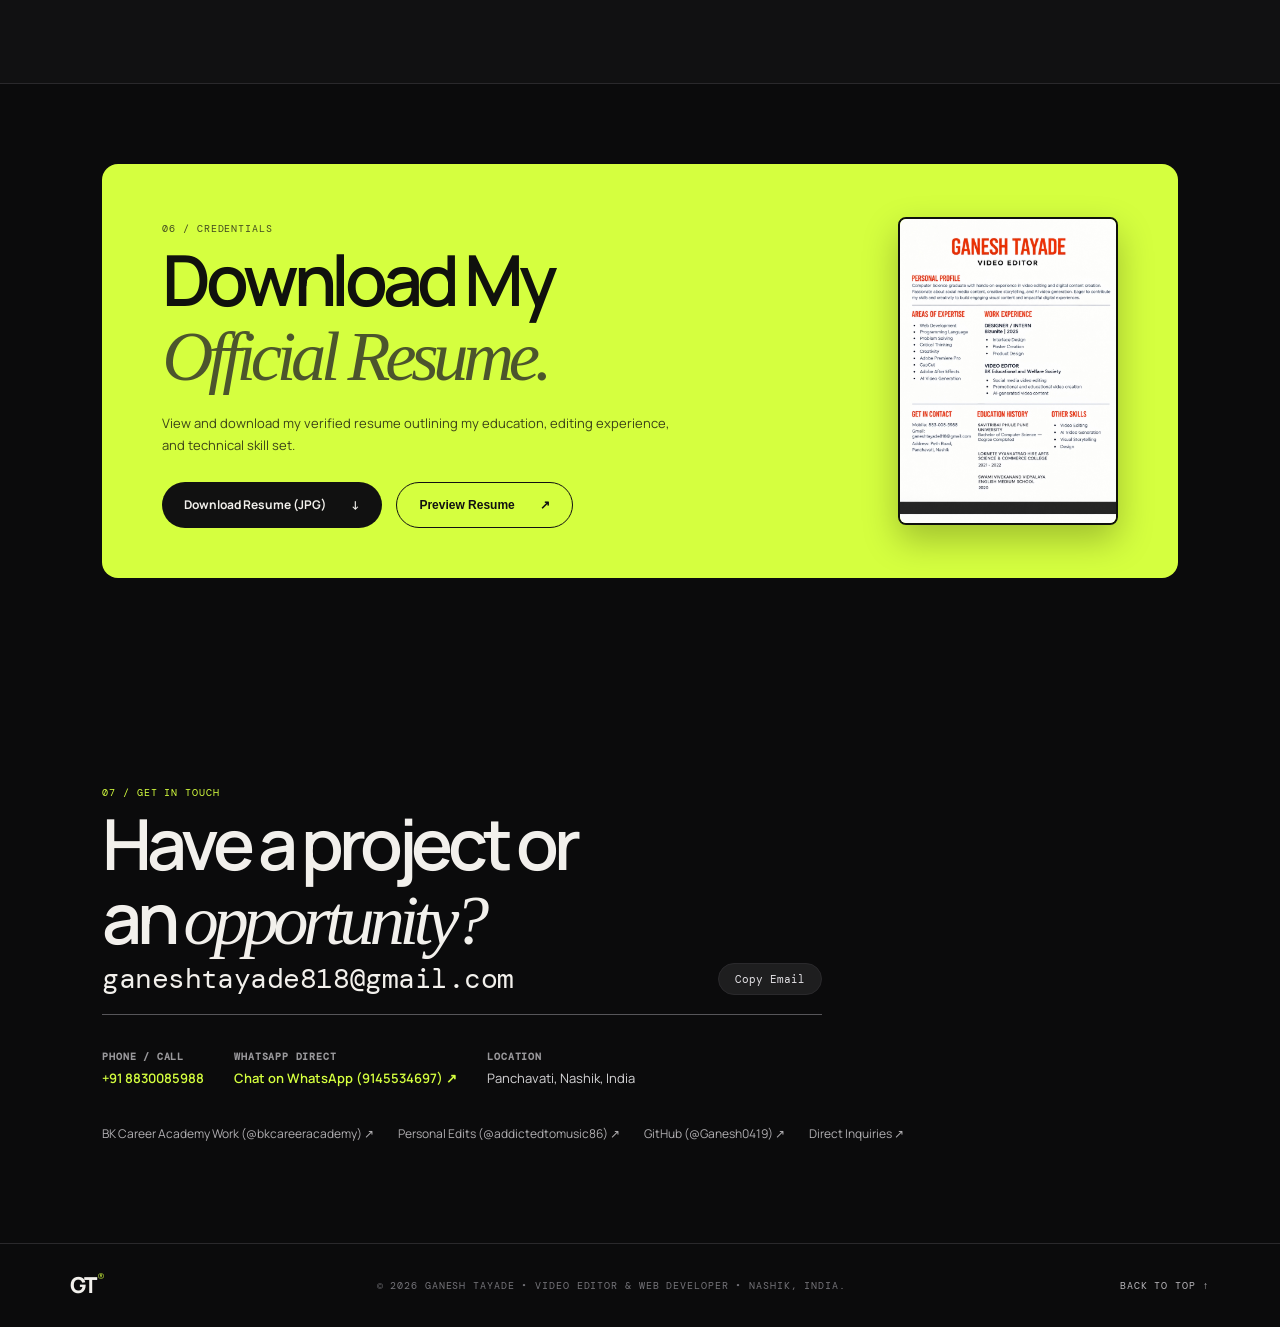
==== commit af22aed3: "Fix deployed mobile hero overflow" ====
--- a/ganesh_video_editor_portfolio/index.html
+++ b/ganesh_video_editor_portfolio/index.html
@@ -39,7 +39,7 @@
       <h1>I make<br><span class="outline">frames</span> <em>feel.</em></h1>
 
       <div class="hero-bottom">
-        <p>Computer Science graduate editing high-retention social media reels, building web applications, and crafting music-synced creative visuals.</p>
+        <p>Computer Science graduate turning ideas into high-retention videos and useful digital experiences—from scroll-stopping reels to live educational web platforms.</p>
         <div class="hero-cta-group">
           <a class="hero-pill-btn" href="#work-professional">
             <span>Explore Work</span>
--- a/ganesh_video_editor_portfolio/style.css
+++ b/ganesh_video_editor_portfolio/style.css
@@ -226,4 +226,24 @@
   .hero-cta-group{flex-direction:column;align-items:stretch;width:100%}
   .social-links{flex-direction:column;gap:14px}
   .skill-list span{font-size:11px;padding:12px 8px}
+}
+/* Narrow phone fixes */
+@media(max-width:500px){
+  html,body{width:100%;min-width:0;overflow-x:hidden}
+  .hero{width:100%;min-width:0;padding:28px 7vw 30px;min-height:calc(100svh - 66px);overflow:hidden}
+  .hero-meta{display:grid;grid-template-columns:1fr;gap:6px;line-height:1.5;max-width:100%}
+  .hero-meta span{max-width:100%;overflow-wrap:anywhere}
+  h1{font-size:clamp(48px,18vw,82px);line-height:.84;letter-spacing:-.09em;margin:8vh 0 5vh;max-width:100%;overflow-wrap:normal}
+  h1 em{display:block;margin-top:4px}
+  .hero-bottom{display:flex;align-items:stretch;gap:16px;width:100%}
+  .hero-bottom>p{width:100%;max-width:none;font-size:13px;line-height:1.7}
+  .hero-cta-group{width:100%;gap:10px}
+  .hero-pill-btn{justify-content:space-between;width:100%;padding:13px 18px}
+  .hero-index{display:none}
+  .hero-art{width:74vw;height:28vh;min-height:180px;right:-30%;top:52%;opacity:.22;pointer-events:none}
+  .section-heading{flex-direction:column;align-items:flex-start;margin-bottom:32px}
+  .heading-note{width:100%;max-width:none}
+  .webdev-grid,.project-grid{grid-template-columns:minmax(0,1fr)}
+  .webdev-card,.project{min-width:0}
+  .webdev-btn{width:100%}
 }
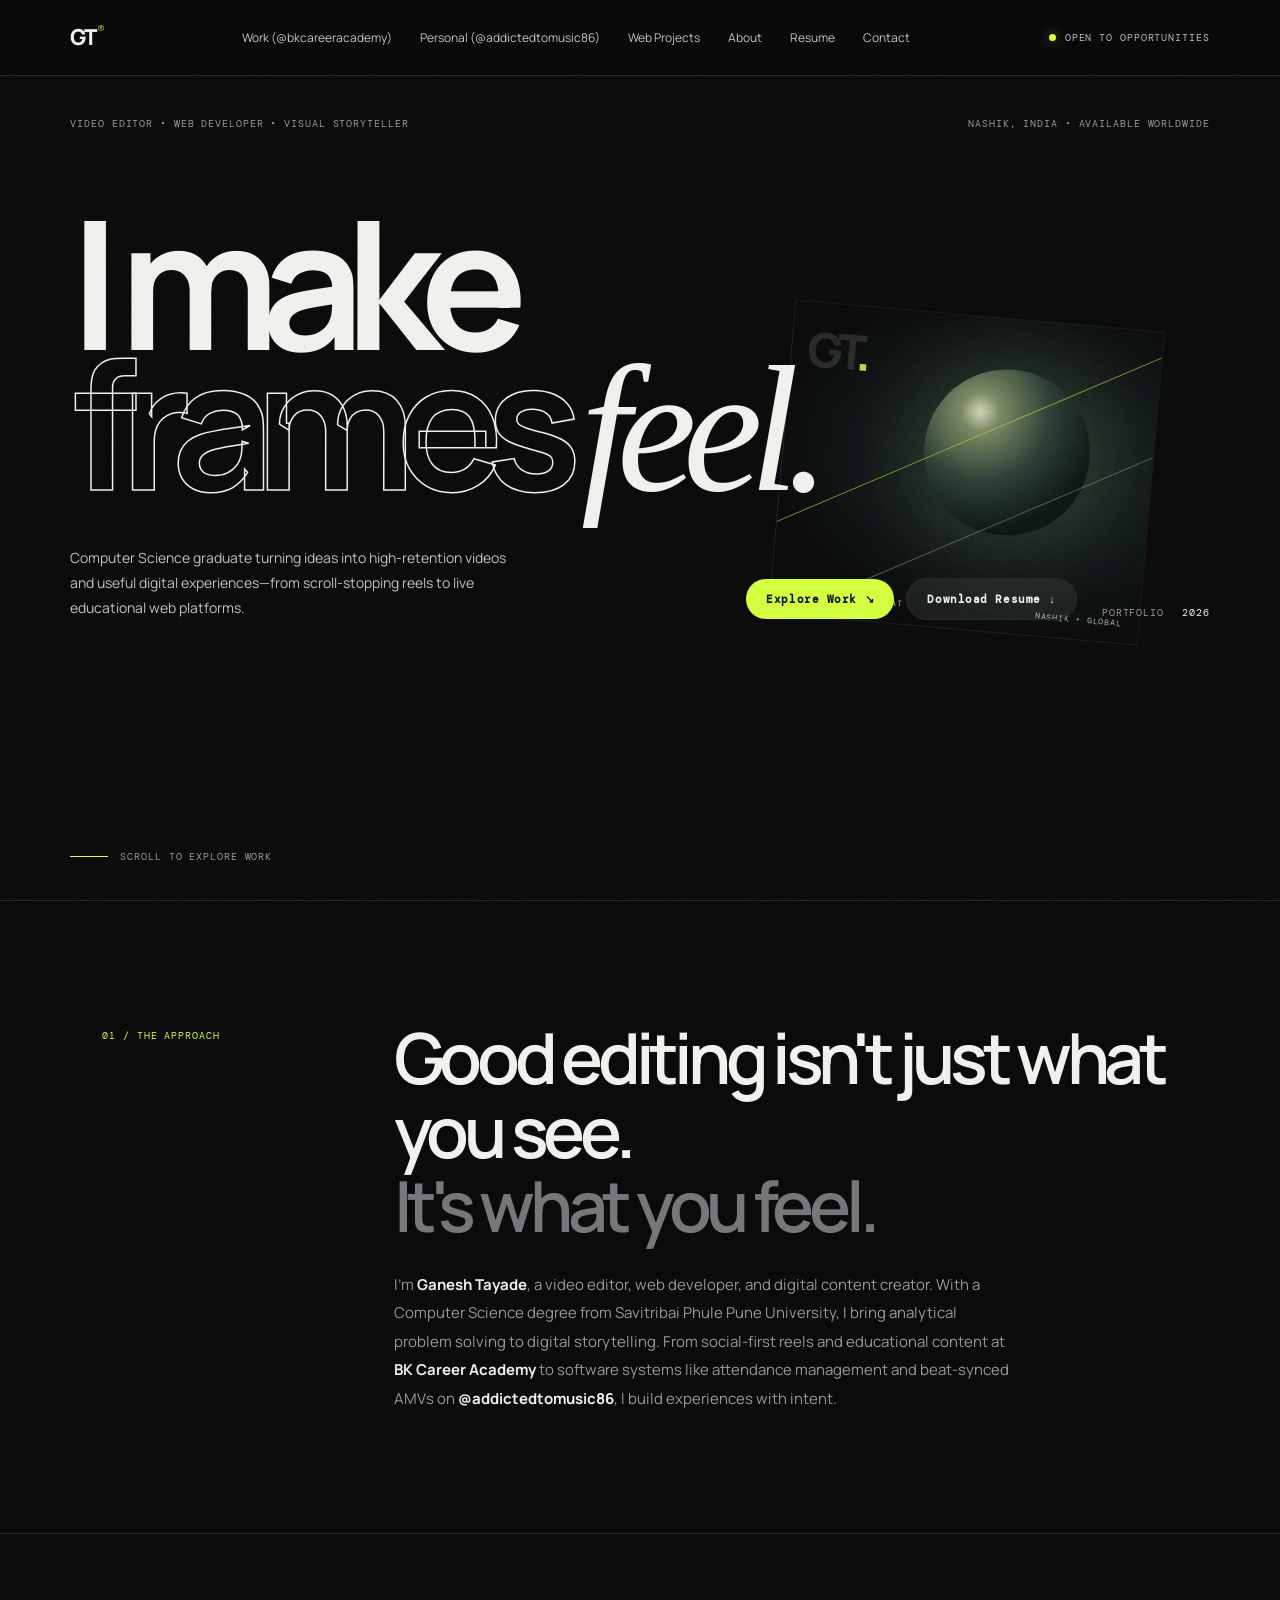
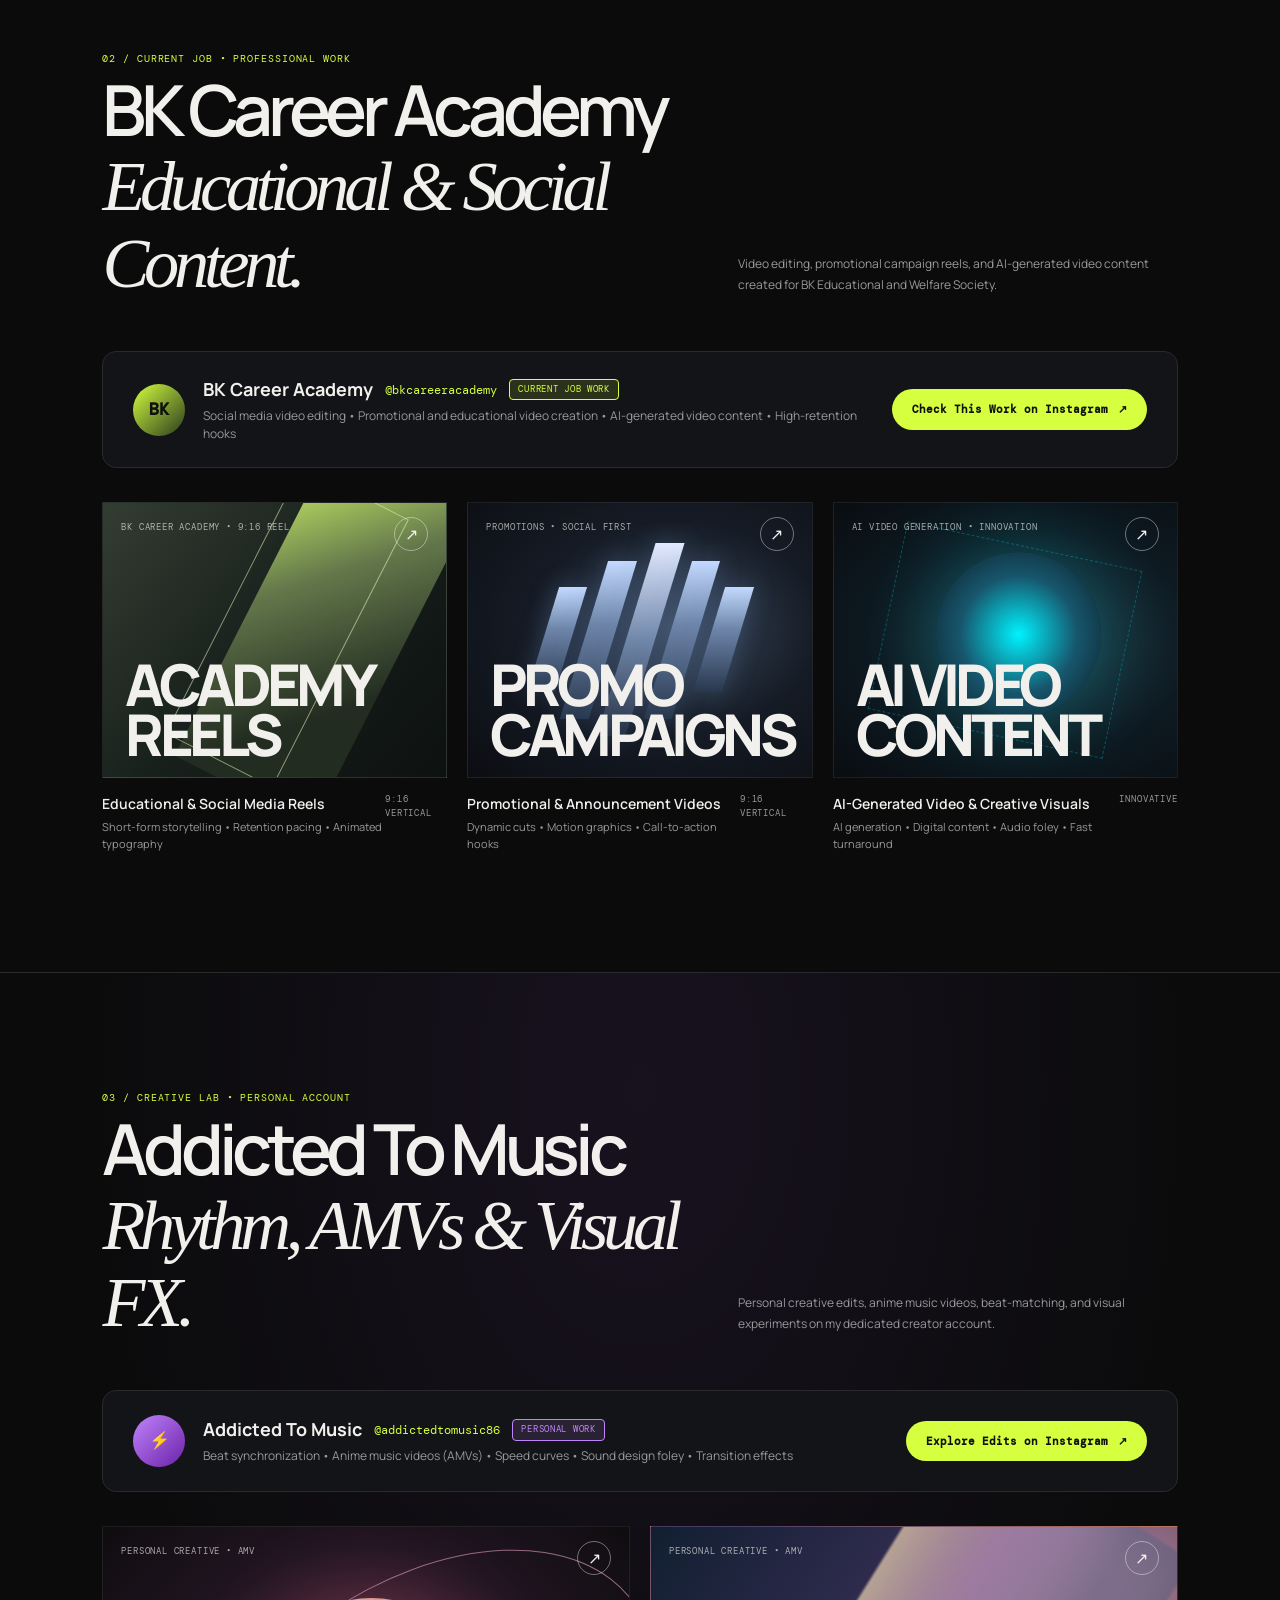
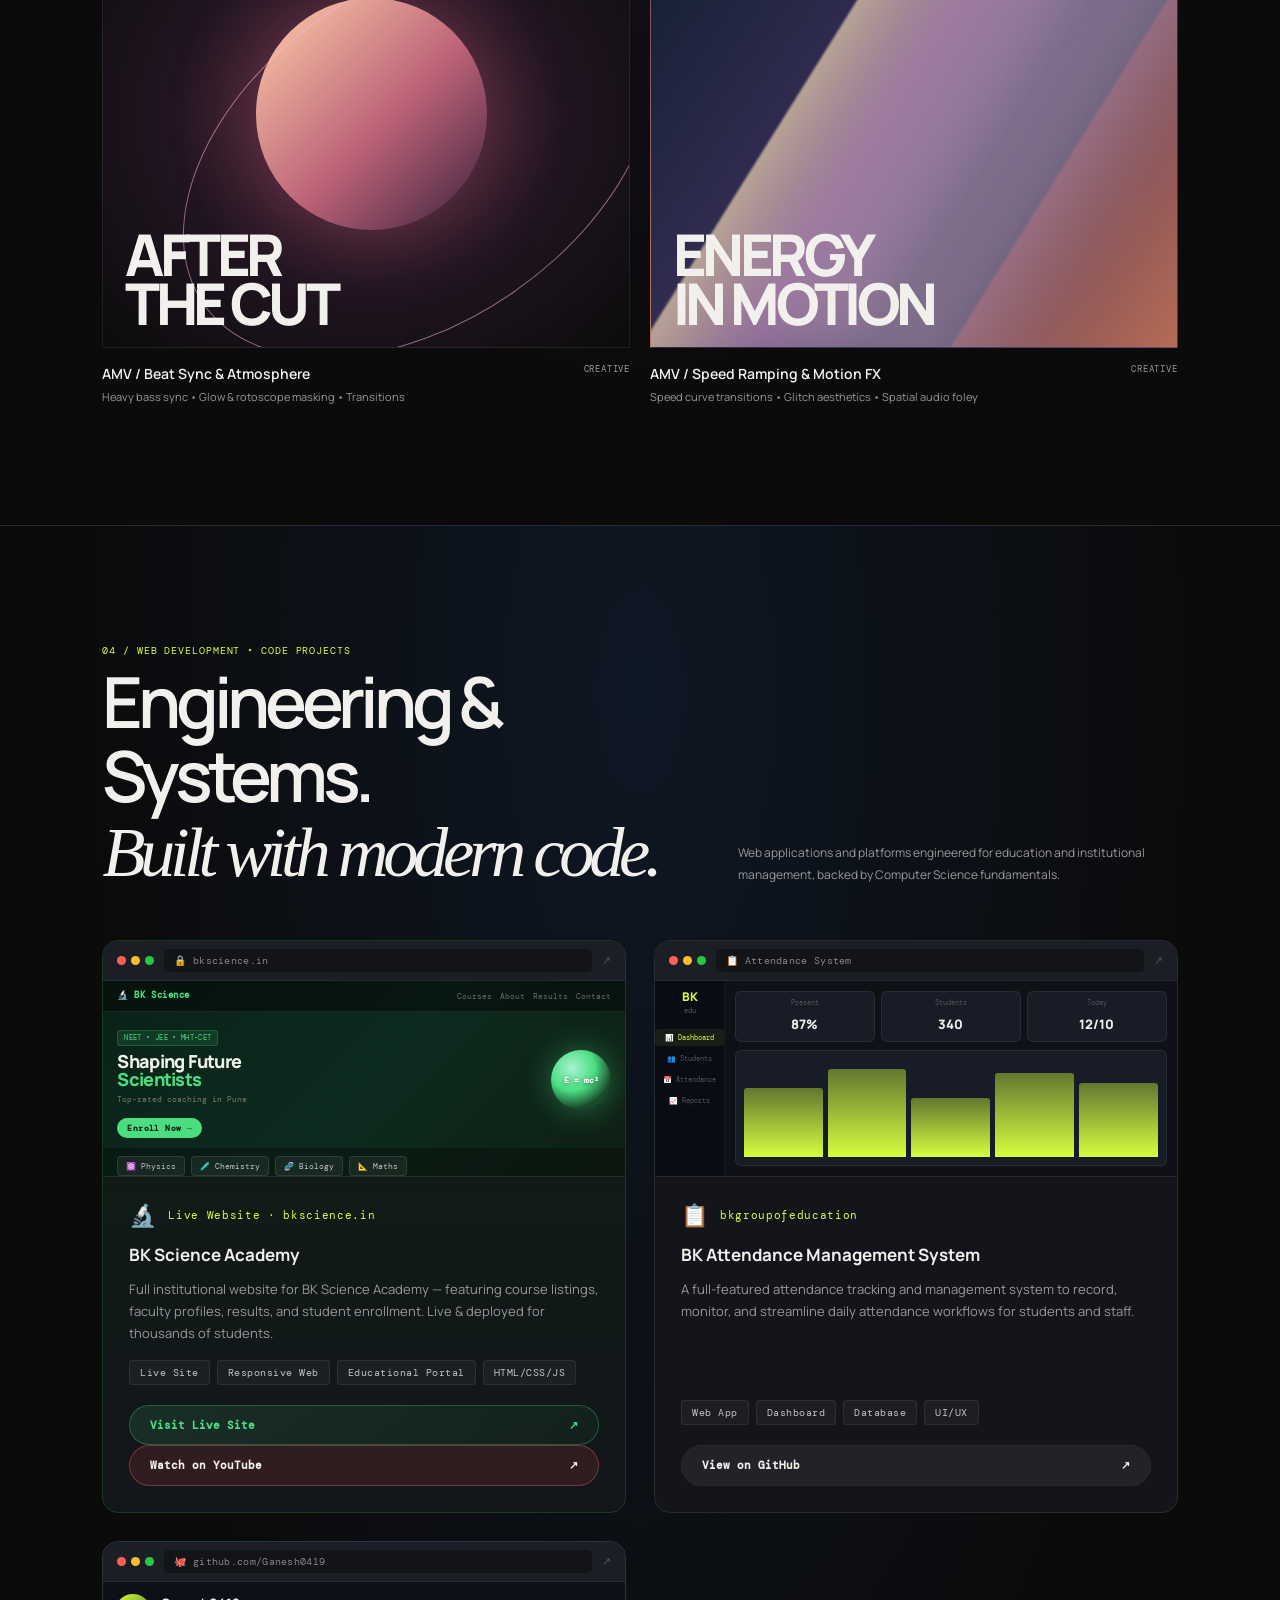
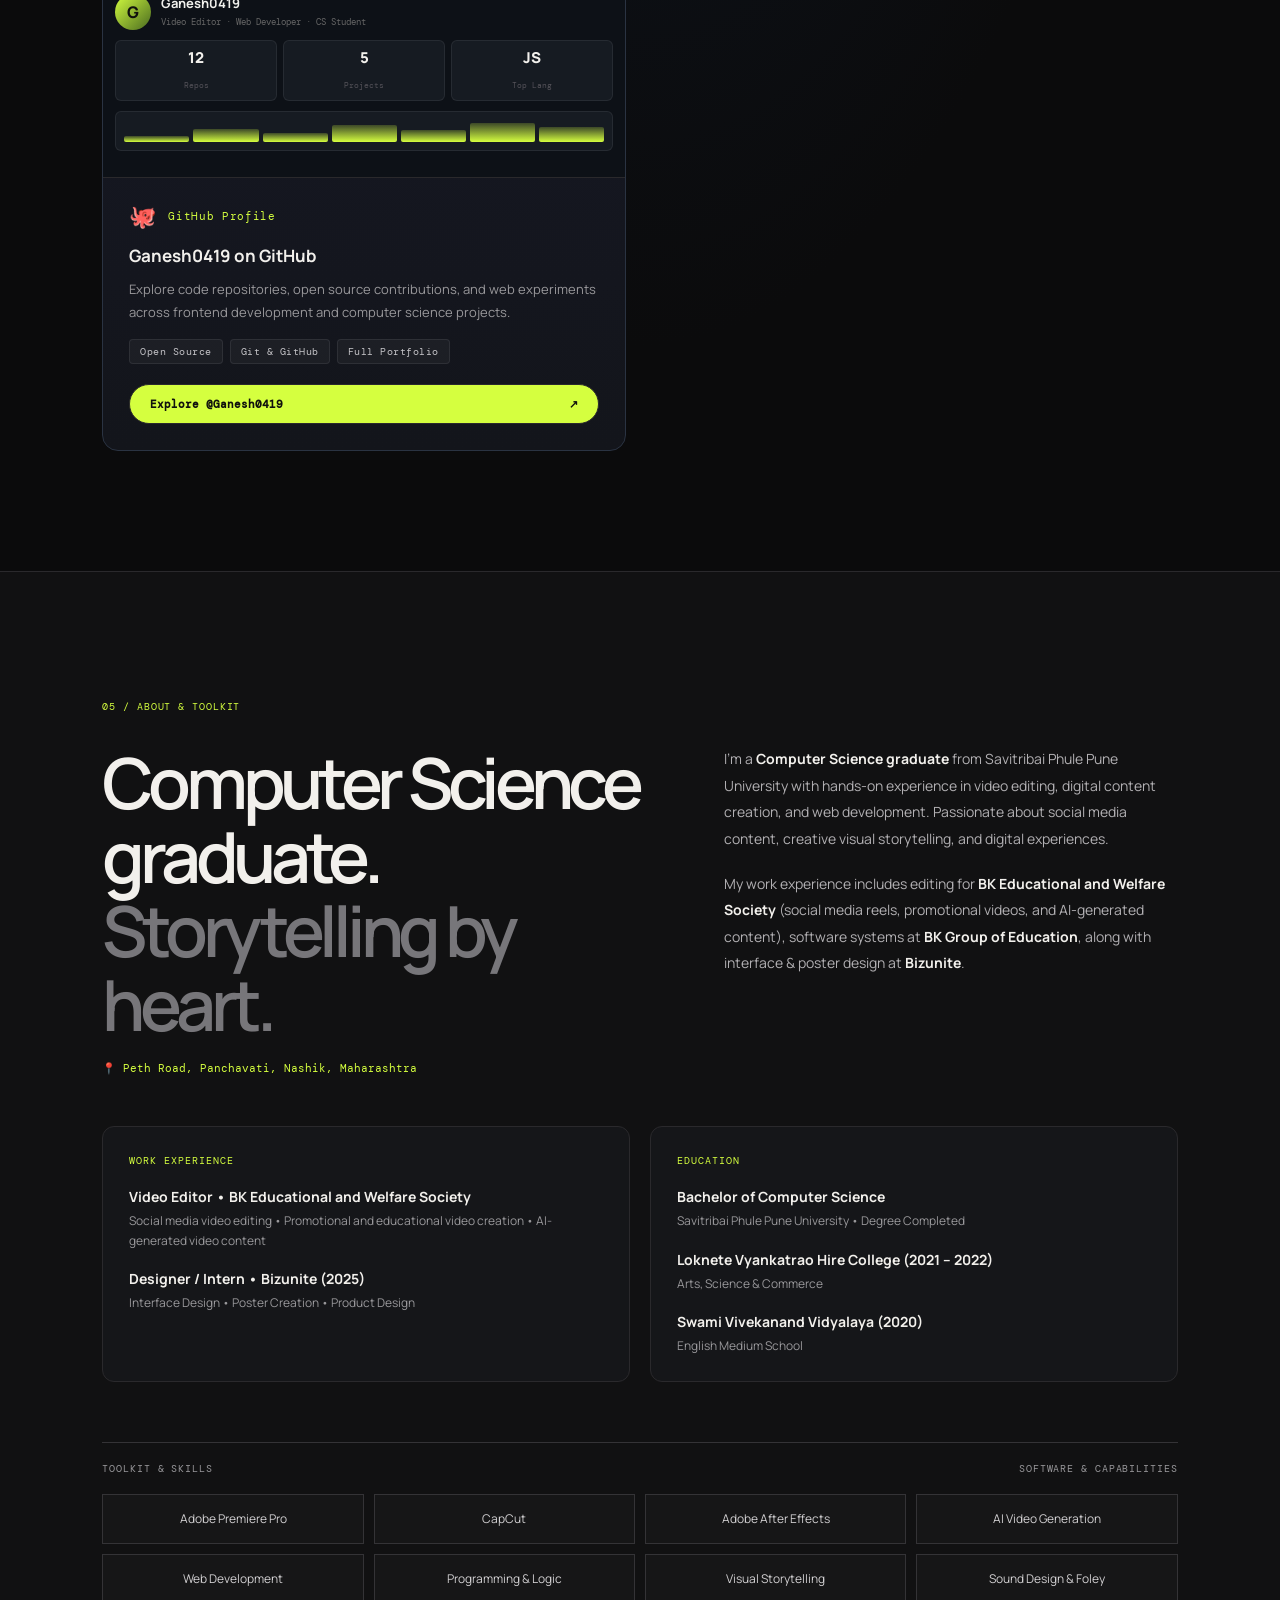
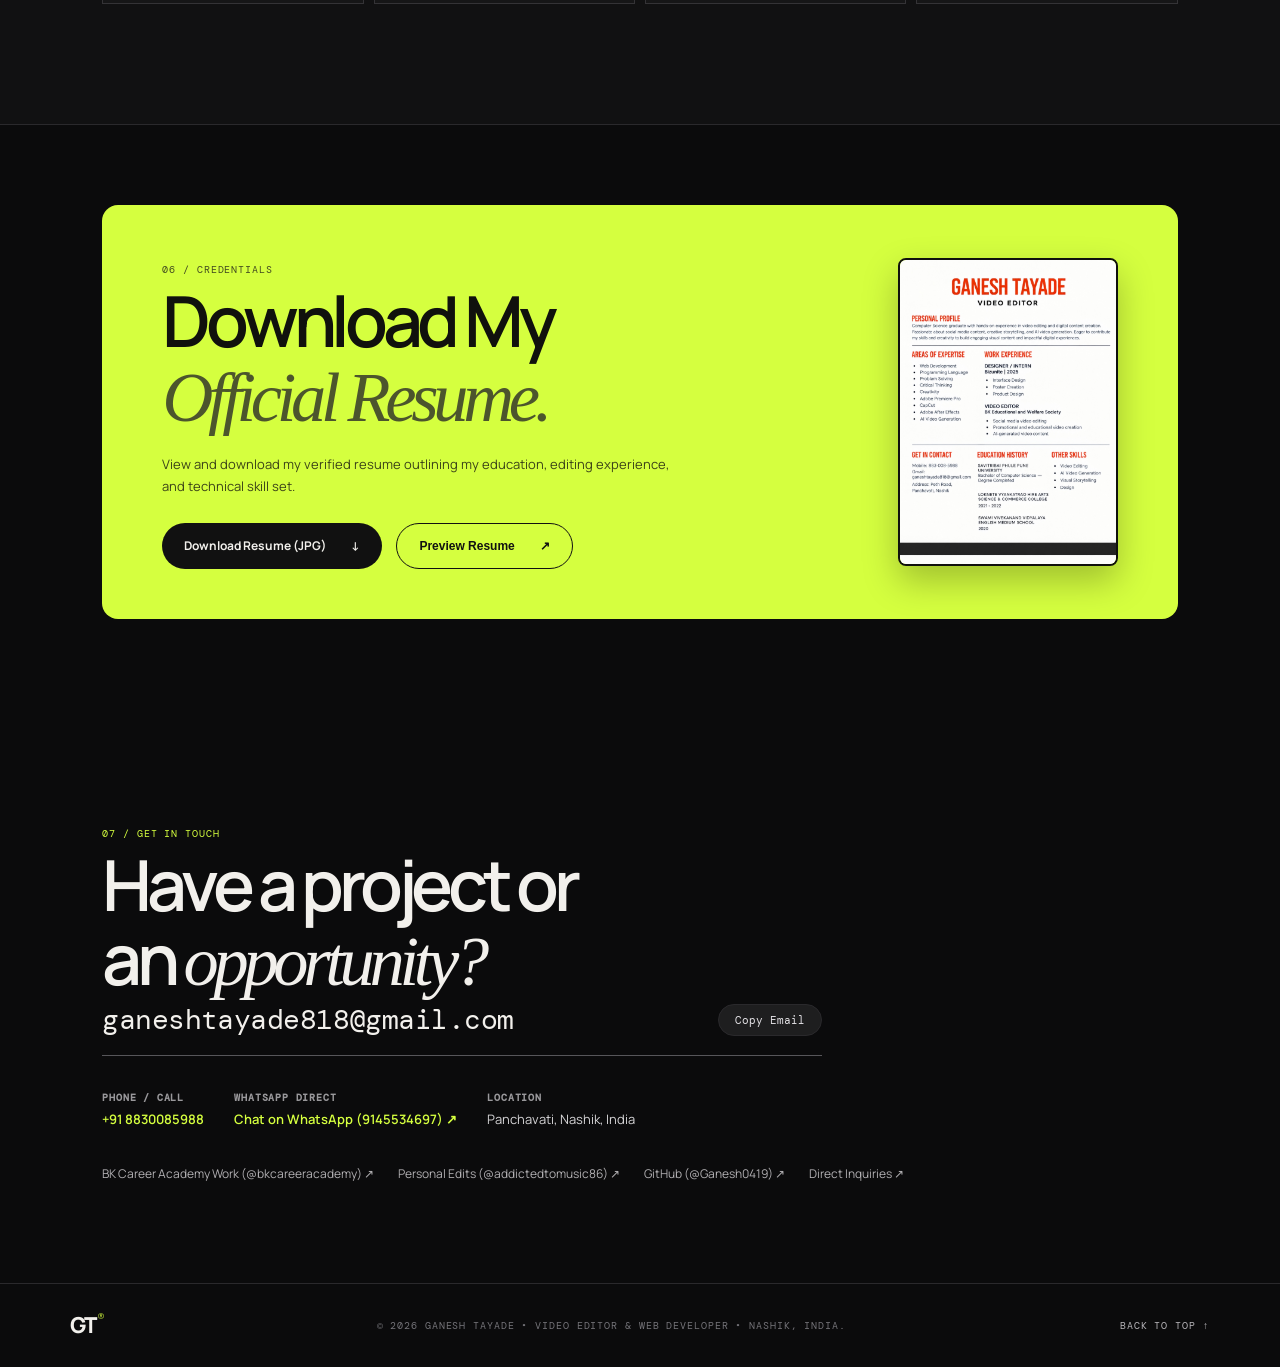
==== commit 16c5f8fe: "Add BK Science Academy YouTube channel" ====
--- a/ganesh_video_editor_portfolio/index.html
+++ b/ganesh_video_editor_portfolio/index.html
@@ -295,6 +295,10 @@
               <span>Visit Live Site</span>
               <span class="btn-arrow">↗</span>
             </a>
+            <a class="webdev-btn webdev-btn-youtube" href="https://www.youtube.com/@BKScienceAcademy" target="_blank" rel="noreferrer">
+              <span>Watch on YouTube</span>
+              <span class="btn-arrow">&#8599;</span>
+            </a>
           </div>
         </div>
 
--- a/ganesh_video_editor_portfolio/style.css
+++ b/ganesh_video_editor_portfolio/style.css
@@ -246,4 +246,5 @@
   .webdev-grid,.project-grid{grid-template-columns:minmax(0,1fr)}
   .webdev-card,.project{min-width:0}
   .webdev-btn{width:100%}
-}+}
+.webdev-btn-youtube{background:rgba(255,80,80,.12);border-color:rgba(255,100,100,.35)}.webdev-btn-youtube:hover{background:#ff4b55;color:#fff;border-color:#ff4b55}
